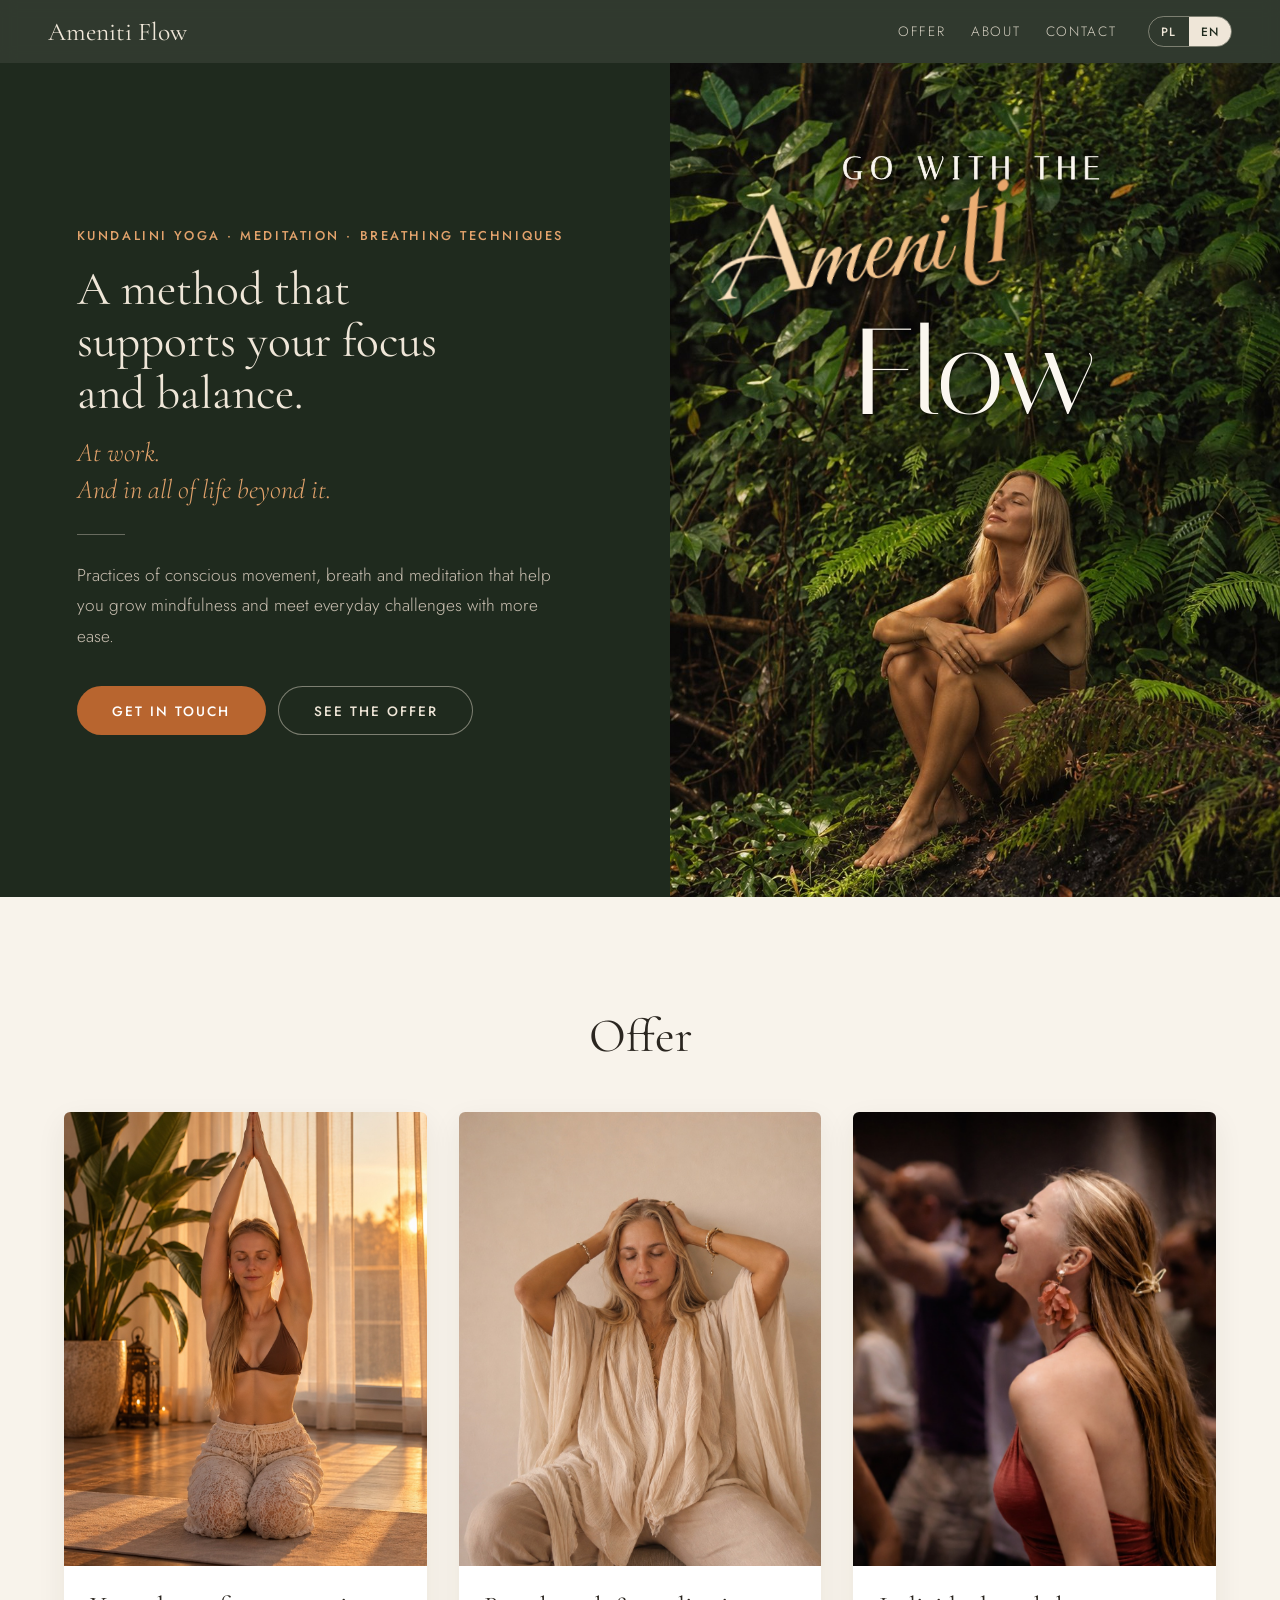
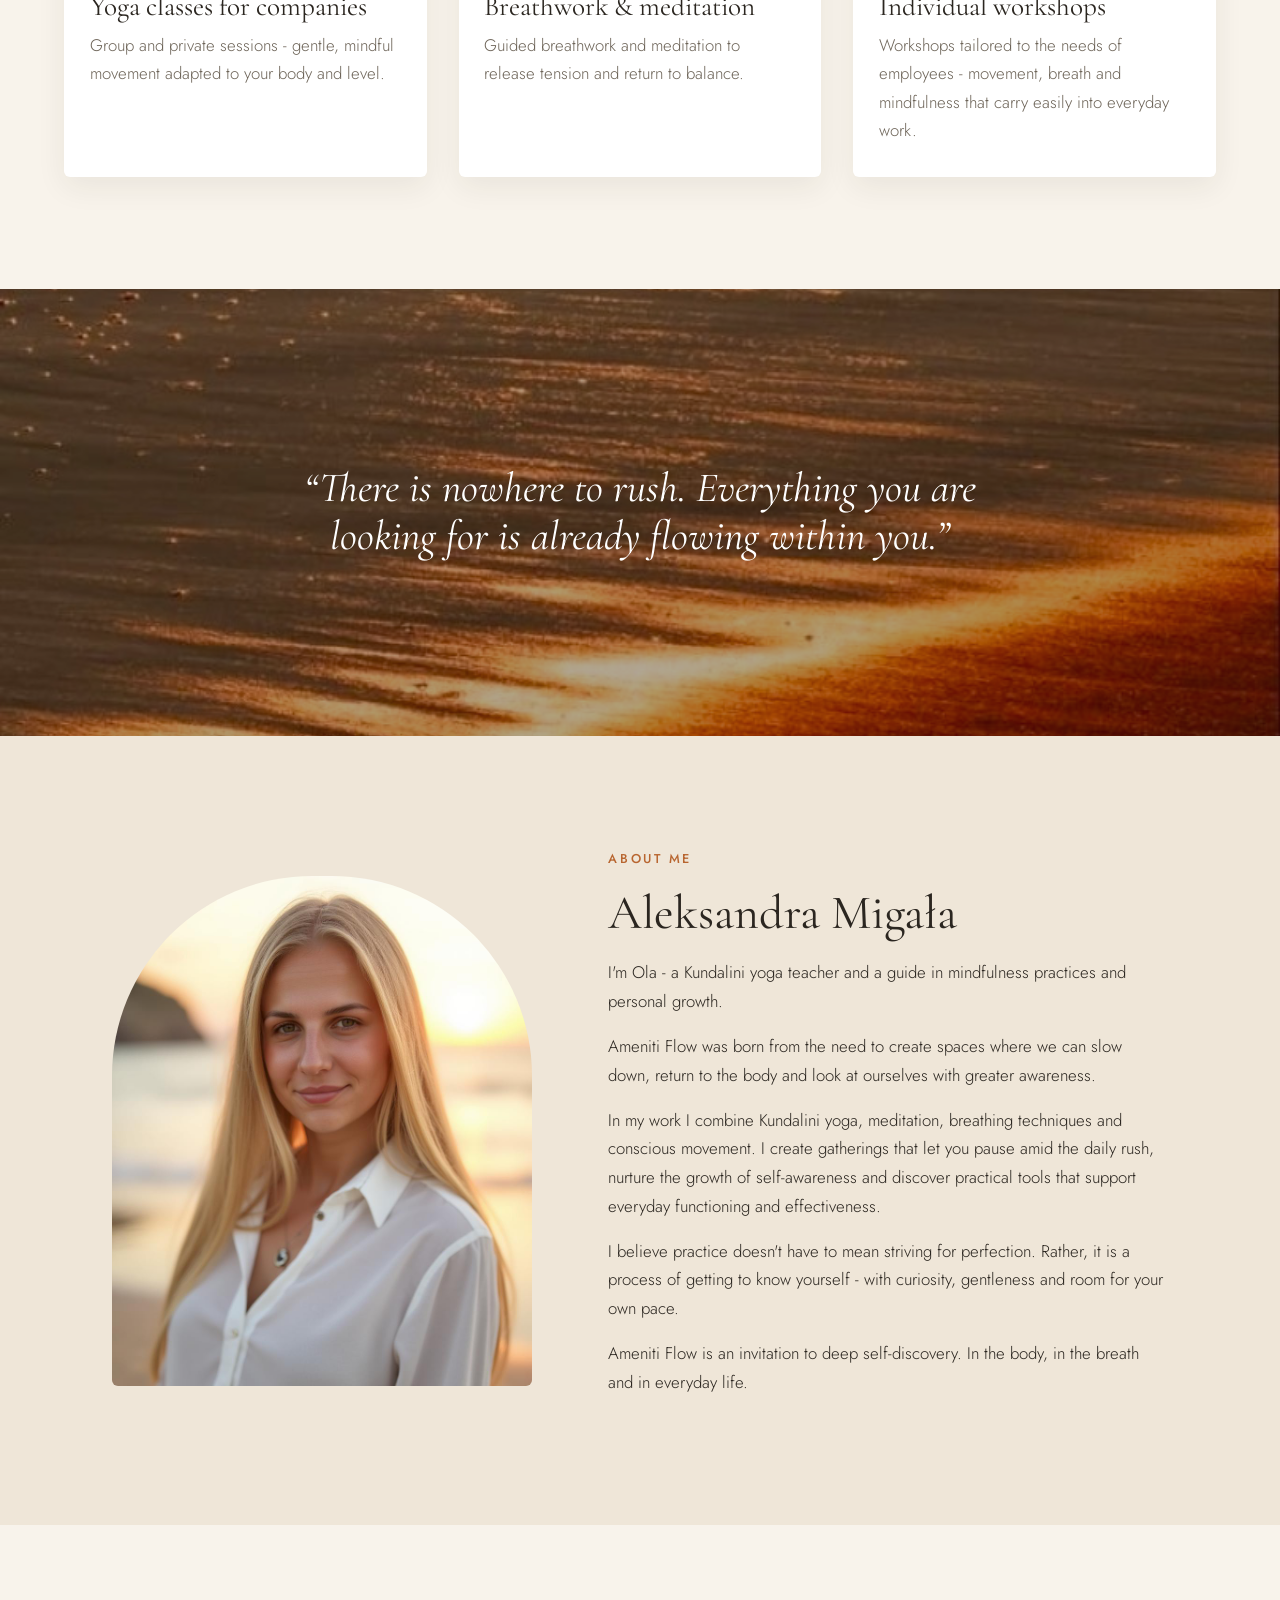
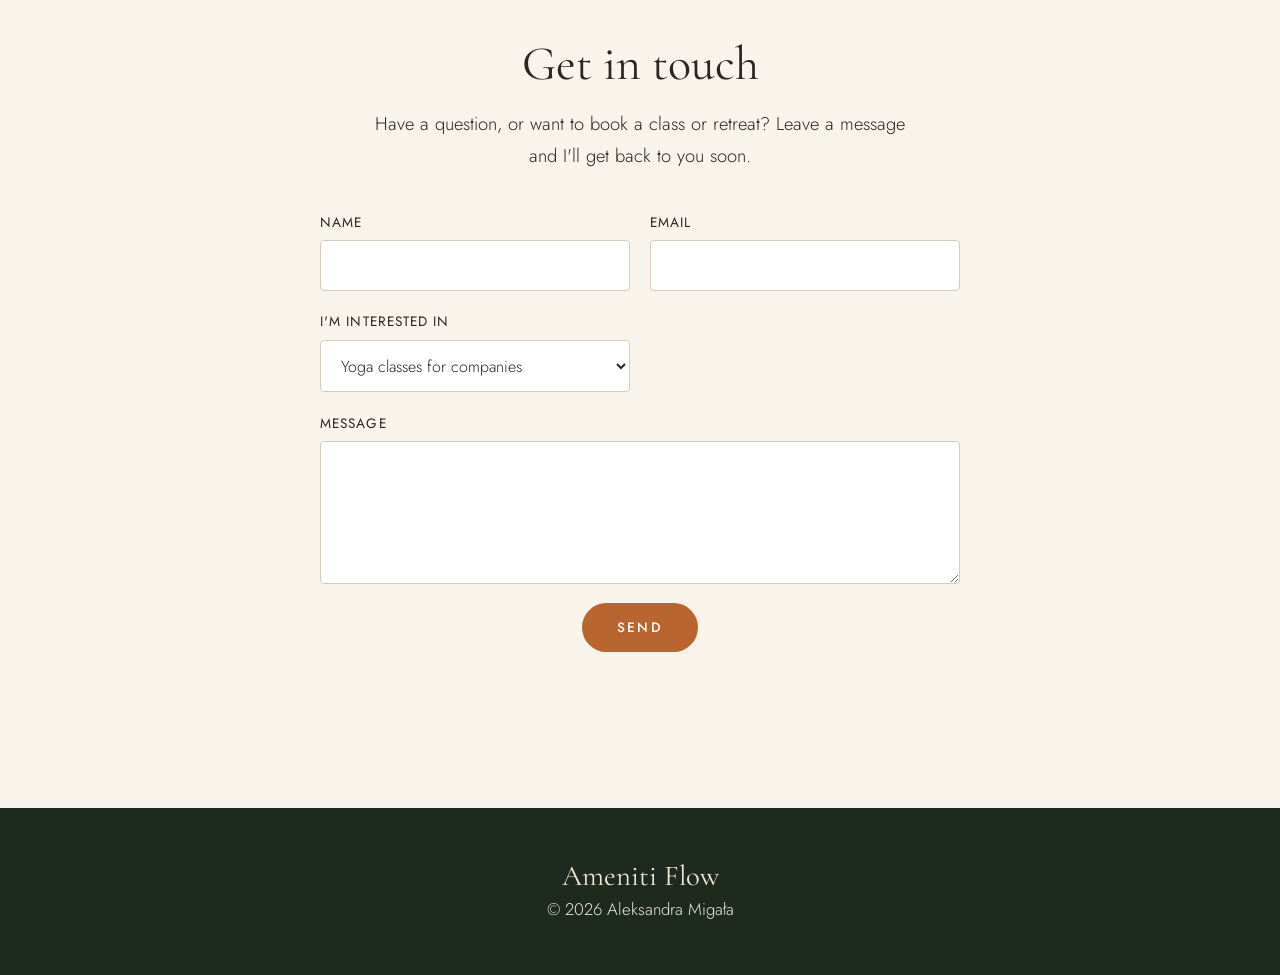
==== index.html @ 4f0310b1 "Offer: yoga for companies, individual workshops tailored to employees; English Offer label Co-Author" ====
<!doctype html>
<html lang="pl">
<head>
  <meta charset="utf-8">
  <meta name="viewport" content="width=device-width, initial-scale=1">
  <title>Ameniti Flow · Yoga, Breathwork & Retreats</title>
  <meta name="description" content="Ameniti Flow - joga, oddech i medytacja, retreaty i warsztaty z Aleksandrą Migałą. Yoga, breathwork and retreats with Aleksandra Migała.">
  <meta property="og:title" content="Ameniti Flow">
  <meta property="og:description" content="Yoga · Breathwork · Retreats">
  <meta property="og:image" content="images/hero-forest.jpg">
  <link rel="icon" href="data:image/svg+xml,<svg xmlns='http://www.w3.org/2000/svg' viewBox='0 0 100 100'><circle cx='50' cy='50' r='46' fill='%231f2a1e'/><text x='50' y='68' font-size='52' text-anchor='middle' fill='%23efe6d8' font-family='Georgia,serif'>A</text></svg>">
  <link rel="preconnect" href="https://fonts.googleapis.com">
  <link rel="preconnect" href="https://fonts.gstatic.com" crossorigin>
  <link href="https://fonts.googleapis.com/css2?family=Cormorant+Garamond:ital,wght@0,400;0,500;1,400&family=Jost:wght@300;400;500&family=Italiana&display=swap" rel="stylesheet">
  <link rel="stylesheet" href="styles.css">
</head>
<body>

<header class="nav">
  <a class="brand" href="#top">Ameniti Flow</a>
  <nav class="links" aria-label="Menu">
    <a href="#offer"><span lang="pl">Oferta</span><span lang="en">Offer</span></a>
    <a href="#about"><span lang="pl">O mnie</span><span lang="en">About</span></a>
    <a href="#contact"><span lang="pl">Kontakt</span><span lang="en">Contact</span></a>
  </nav>
  <div class="lang-switch" role="group" aria-label="Language">
    <button type="button" data-set-lang="pl">PL</button>
    <button type="button" data-set-lang="en">EN</button>
  </div>
</header>

<main id="top">

  <section class="hero">
    <div class="hero-text">
      <p class="eyebrow hero-tags"><span lang="pl">Joga kundalini · Medytacja · Techniki oddechowe</span><span lang="en">Kundalini yoga · Meditation · Breathing techniques</span></p>
      <h1>
        <span lang="pl">Metoda, która wspiera Twoją koncentrację i równowagę.</span>
        <span lang="en">A method that supports your focus and balance.</span>
      </h1>
      <p class="hero-sub">
        <span lang="pl">W pracy.<br>I w całym życiu poza nią.</span>
        <span lang="en">At work.<br>And in all of life beyond it.</span>
      </p>
      <p class="hero-lead">
        <span lang="pl">Praktyki świadomego ruchu, oddechu i medytacji, które pomagają rozwijać uważność i lepiej radzić sobie z codziennymi wyzwaniami.</span>
        <span lang="en">Practices of conscious movement, breath and meditation that help you grow mindfulness and meet everyday challenges with more ease.</span>
      </p>
      <div class="hero-actions">
        <a class="btn" href="#contact"><span lang="pl">Zapisz się</span><span lang="en">Get in touch</span></a>
        <a class="btn btn-ghost" href="#offer"><span lang="pl">Poznaj ofertę</span><span lang="en">See the offer</span></a>
      </div>
    </div>
    <div class="hero-image">
      <img src="images/hero-forest-clean.jpg" alt="Aleksandra in the forest" width="941" height="1672">
      <p class="photo-title" aria-label="Go with the Ameniti Flow">
        <span class="pt-small" aria-hidden="true">Go with the</span>
        <span class="pt-lockup" aria-hidden="true"><span class="pt-hand"><img class="pt-ink" src="images/ameniti-gold.png" alt="" width="815" height="328"></span><span class="pt-flow">Flow</span></span>
      </p>   </div>
  </section>

  <section id="offer" class="offer">
    <h2><span lang="pl">Oferta</span><span lang="en">Offer</span></h2>
    <div class="cards">
      <article class="card">
        <img src="images/yoga.jpg" alt="" loading="lazy">
        <div class="card-body">
          <h3><span lang="pl">Zajęcia jogi dla firm</span><span lang="en">Yoga classes for companies</span></h3>
          <p>
            <span lang="pl">Zajęcia grupowe i indywidualne - łagodny, uważny ruch dopasowany do Twojego ciała i poziomu.</span>
            <span lang="en">Group and private sessions - gentle, mindful movement adapted to your body and level.</span>
          </p>
        </div>
      </article>
      <article class="card">
        <img src="images/breath.jpg" alt="" loading="lazy">
        <div class="card-body">
          <h3><span lang="pl">Oddech i medytacja</span><span lang="en">Breathwork & meditation</span></h3>
          <p>
            <span lang="pl">Prowadzone sesje oddechowe i medytacje, które pomagają uwolnić napięcie i wrócić do równowagi.</span>
            <span lang="en">Guided breathwork and meditation to release tension and return to balance.</span>
          </p>
        </div>
      </article>
      <article class="card">
        <img src="images/dance.jpg" alt="" loading="lazy">
        <div class="card-body">
          <h3><span lang="pl">Warsztaty indywidualne</span><span lang="en">Individual workshops</span></h3>
          <p>
            <span lang="pl">Warsztaty dobrane do potrzeb pracowników - praca z ruchem, oddechem i uważnością, którą łatwo przenieść do codziennej pracy.</span>
            <span lang="en">Workshops tailored to the needs of employees - movement, breath and mindfulness that carry easily into everyday work.</span>
          </p>
        </div>
      </article>
    </div>
  </section>

  <section class="quote" style="background-image: url('images/sea.jpg')">
    <blockquote>
      <span lang="pl">„Nie musisz nigdzie się spieszyć. Wszystko, czego szukasz, już w Tobie płynie.”</span>
      <span lang="en">“There is nowhere to rush. Everything you are looking for is already flowing within you.”</span>
    </blockquote>
  </section>

  <section id="about" class="about">
    <img src="images/aleksandra.jpg" alt="Aleksandra Migała" loading="lazy" width="896" height="1088">
    <div>
      <p class="eyebrow"><span lang="pl">O mnie</span><span lang="en">About me</span></p>
      <h2>Aleksandra Migała</h2>
      <p>
        <span lang="pl">Jestem Ola - nauczycielka jogi kundalini i przewodniczka praktyk uważności i rozwoju osobistego.</span>
        <span lang="en">I'm Ola - a Kundalini yoga teacher and a guide in mindfulness practices and personal growth.</span>
      </p>
      <p>
        <span lang="pl">Ameniti Flow powstało z potrzeby tworzenia przestrzeni, w których możemy zwolnić, wrócić do ciała i spojrzeć na siebie z większą uważnością.</span>
        <span lang="en">Ameniti Flow was born from the need to create spaces where we can slow down, return to the body and look at ourselves with greater awareness.</span>
      </p>
      <p>
        <span lang="pl">W swojej pracy łączę jogę kundalini, medytację, techniki oddechowe i świadomy ruch. Tworzę spotkania, które pozwalają zatrzymać się w codziennym pędzie, rozwijać samoświadomość i wspierać jej wzrost oraz poznawać praktyczne narzędzia wspierające codzienne funkcjonowanie i naszą wydajność.</span>
        <span lang="en">In my work I combine Kundalini yoga, meditation, breathing techniques and conscious movement. I create gatherings that let you pause amid the daily rush, nurture the growth of self-awareness and discover practical tools that support everyday functioning and effectiveness.</span>
      </p>
      <p>
        <span lang="pl">Wierzę, że praktyka nie musi oznaczać dążenia do perfekcji. To raczej proces poznawania siebie - z ciekawością, łagodnością i przestrzenią na własne tempo.</span>
        <span lang="en">I believe practice doesn't have to mean striving for perfection. Rather, it is a process of getting to know yourself - with curiosity, gentleness and room for your own pace.</span>
      </p>
      <p>
        <span lang="pl">Ameniti Flow to zaproszenie do głębokiego samopoznania. W ciele, w oddechu i w codziennym życiu.</span>
        <span lang="en">Ameniti Flow is an invitation to deep self-discovery. In the body, in the breath and in everyday life.</span>
      </p>
    </div>
  </section>

  <section id="contact" class="contact">
    <h2><span lang="pl">Napisz do mnie</span><span lang="en">Get in touch</span></h2>
    <p class="lead">
      <span lang="pl">Masz pytanie albo chcesz zapisać się na zajęcia lub retreat? Zostaw wiadomość - odpiszę najszybciej, jak to możliwe.</span>
      <span lang="en">Have a question, or want to book a class or retreat? Leave a message and I'll get back to you soon.</span>
    </p>
    <form class="form" action="https://formspree.io/f/xwllonvy" method="POST">
      <label>
        <span lang="pl">Imię</span><span lang="en">Name</span>
        <input type="text" name="name" required autocomplete="name">
      </label>
      <label>
        Email
        <input type="email" name="email" required autocomplete="email">
      </label>
      <label>
        <span lang="pl">Interesuje mnie</span><span lang="en">I'm interested in</span>
        <select name="interest">
          <option value="yoga" data-pl="Zajęcia jogi dla firm" data-en="Yoga classes for companies">Zajęcia jogi dla firm</option>
          <option value="breathwork" data-pl="Oddech i medytacja" data-en="Breathwork & meditation">Oddech i medytacja</option>
          <option value="workshops" data-pl="Warsztaty indywidualne" data-en="Individual workshops">Warsztaty indywidualne</option>
          <option value="other" data-pl="Coś innego" data-en="Something else">Coś innego</option>
        </select>
      </label>
      <label class="full">
        <span lang="pl">Wiadomość</span><span lang="en">Message</span>
        <textarea name="message" rows="5" required></textarea>
      </label>
      <button class="btn full" type="submit"><span lang="pl">Wyślij</span><span lang="en">Send</span></button>
      <p class="form-status full" role="status" aria-live="polite"></p>
    </form>
  </section>

</main>

<footer class="footer">
  <p class="brand">Ameniti Flow</p>
  <p>© <span id="year">2026</span> Aleksandra Migała</p>
</footer>

<script src="script.js"></script>
</body>
</html>
---- styles.css ----
:root {
  --forest: #1f2a1e;
  --forest-2: #2c3a2a;
  --sand: #efe6d8;
  --cream: #f8f3eb;
  --clay: #b8652f;
  --clay-dark: #9a5225;
  --clay-light: #e3a36c;
  --ink: #2b2620;
  --muted: #6d6458;
  --serif: "Cormorant Garamond", Georgia, serif;
  --sans: "Jost", system-ui, sans-serif;
}

* { box-sizing: border-box; }
html { scroll-behavior: smooth; }
body {
  margin: 0;
  font-family: var(--sans);
  font-weight: 300;
  font-size: 1.05rem;
  line-height: 1.7;
  color: var(--ink);
  background: var(--cream);
}
img { max-width: 100%; height: auto; display: block; }
a { color: inherit; }

/* language toggle: only show spans matching <html lang> */
html[lang="pl"] [lang="en"],
html[lang="en"] [lang="pl"] { display: none; }

h1, h2, h3, .brand, blockquote {
  font-family: var(--serif);
  font-weight: 400;
  line-height: 1.15;
}
h1 { font-size: clamp(2.6rem, 6vw, 4.6rem); margin: 0 0 1.2rem; }
h1 em { color: var(--clay); }
h2 { font-size: clamp(2rem, 4vw, 3rem); margin: 0 0 1rem; }
h3 { font-size: 1.7rem; margin: 0 0 .5rem; }

.eyebrow {
  text-transform: uppercase;
  letter-spacing: .2em;
  font-size: .8rem;
  font-weight: 500;
  color: var(--clay);
  margin: 0 0 1rem;
}
.lead { font-size: 1.15rem; max-width: 34rem; }
.hero-tags { white-space: nowrap; }
@media (max-width: 600px) { .hero-tags { white-space: normal; } }

.btn {
  display: inline-block;
  background: var(--clay);
  color: #fff;
  border: 0;
  padding: .9rem 2.2rem;
  border-radius: 999px;
  font: 500 .85rem var(--sans);
  letter-spacing: .15em;
  text-transform: uppercase;
  text-decoration: none;
  cursor: pointer;
  transition: background .2s;
}
.btn:hover { background: var(--clay-dark); }

/* nav */
.nav {
  position: sticky;
  top: 0;
  z-index: 10;
  display: flex;
  align-items: center;
  gap: 2rem;
  padding: 1rem clamp(1rem, 4vw, 3rem);
  background: rgba(31, 42, 30, .92);
  backdrop-filter: blur(8px);
  color: var(--sand);
}
.nav .brand { font-size: 1.6rem; text-decoration: none; margin-right: auto; }
.links { display: flex; gap: 1.6rem; }
.links a {
  text-decoration: none;
  font-size: .85rem;
  letter-spacing: .12em;
  text-transform: uppercase;
  opacity: .85;
}
.links a:hover { opacity: 1; }
.lang-switch { display: flex; border: 1px solid rgba(239, 230, 216, .4); border-radius: 999px; overflow: hidden; }
.lang-switch button {
  background: none;
  border: 0;
  color: var(--sand);
  font: 500 .75rem var(--sans);
  letter-spacing: .1em;
  padding: .35rem .75rem;
  cursor: pointer;
}
.lang-switch button.active { background: var(--sand); color: var(--forest); }

/* hero */
.hero {
  display: grid;
  grid-template-columns: 1.1fr 1fr;
  min-height: calc(100vh - 66px);
  padding: 0;
  background: var(--forest);
  color: var(--sand);
}
.hero-text {
  align-self: center;
  padding: 4rem clamp(1.25rem, 6vw, 6rem);
}
.hero .eyebrow { color: var(--clay-light); }
.hero h1 {
  font-size: clamp(2.2rem, 3.7vw, 3.4rem);
  line-height: 1.1;
  max-width: 19ch;
  margin-bottom: 1rem;
}
.hero-sub {
  font-family: var(--serif);
  font-style: italic;
  font-size: clamp(1.35rem, 2.1vw, 1.75rem);
  line-height: 1.35;
  color: var(--clay-light);
  margin: 0 0 1.6rem;
}
.hero-sub::after {
  content: "";
  display: block;
  width: 48px;
  height: 1px;
  margin-top: 1.6rem;
  background: rgba(239, 230, 216, .35);
}
.hero-lead {
  max-width: 31rem;
  margin: 0 0 2.2rem;
  font-size: 1.08rem;
  line-height: 1.75;
  color: #c9bfb1;
}
.hero-actions { display: flex; flex-wrap: wrap; gap: .8rem; }
.btn-ghost {
  background: transparent;
  color: var(--sand);
  box-shadow: inset 0 0 0 1px rgba(239, 230, 216, .45);
}
.btn-ghost:hover { background: rgba(239, 230, 216, .08); box-shadow: inset 0 0 0 1px var(--sand); }
.hero-image { position: relative; container-type: inline-size; }
.photo-title {
  position: absolute;
  left: 0;
  right: 0;
  top: 13cqw;
  margin: 0;
  text-align: center;
  color: #fbf7ef;
  text-shadow: 0 1px 2px rgba(0, 0, 0, .55), 0 0 16px rgba(0, 0, 0, .5);
  pointer-events: none;
}
.pt-small {
  display: block;
  font-family: "Italiana", var(--serif);
  font-size: 5.2cqw;
  letter-spacing: .22em;
  text-transform: uppercase;
  -webkit-text-stroke: .025em currentColor;
}
.pt-lockup { position: relative; display: inline-block; margin-top: 20cqw; }
.pt-flow {
  display: block;
  font-family: "Italiana", var(--serif);
  font-size: 20cqw;
  line-height: .9;
}
.pt-hand {
  position: absolute;
  left: -30cqw;
  top: -26cqw;
  padding: 3cqw;
  transform: rotate(-8deg);
  /* live handwriting: the word is revealed left to right */
  clip-path: inset(0 100% 0 0);
  -webkit-clip-path: inset(0 100% 0 0);
  animation: pt-write 2.8s cubic-bezier(.45, .05, .55, .95) .6s forwards;
}
.pt-ink {
  display: block;
  width: 56cqw;
  height: auto;
  max-width: none;
  filter: drop-shadow(0 1px 2px rgba(0, 0, 0, .6)) drop-shadow(0 2px 12px rgba(0, 0, 0, .55));
}
@keyframes pt-write {
  to { clip-path: inset(0 0 0 0); -webkit-clip-path: inset(0 0 0 0); }
}
@media (prefers-reduced-motion: reduce) {
  .pt-hand { animation: none; clip-path: none; -webkit-clip-path: none; }
}
.hero-image > img { position: absolute; inset: 0; width: 100%; height: 100%; object-fit: cover; object-position: center top; }

/* offerings */
section { padding: clamp(4rem, 9vw, 7rem) clamp(1rem, 5vw, 4rem); }
.offer h2, .contact h2 { text-align: center; }
.cards {
  display: grid;
  grid-template-columns: repeat(3, 1fr);
  gap: 2rem;
  max-width: 1200px;
  margin: 3rem auto 0;
}
.card { background: #fff; border-radius: 6px; overflow: hidden; box-shadow: 0 10px 30px rgba(43, 38, 32, .07); }
.card img { aspect-ratio: 4 / 5; object-fit: cover; width: 100%; }
.card-body { padding: 1.6rem 1.6rem 2rem; }
.card-body p { margin: 0; color: var(--muted); }

/* quote */
.quote {
  background-size: cover;
  background-position: center;
  padding: clamp(6rem, 14vw, 11rem) 1.5rem;
  text-align: center;
  position: relative;
}
.quote::before { content: ""; position: absolute; inset: 0; background: rgba(30, 20, 10, .35); }
.quote blockquote {
  position: relative;
  margin: 0 auto;
  max-width: 46rem;
  color: #fff;
  font-size: clamp(1.7rem, 3.6vw, 2.6rem);
  font-style: italic;
}

/* about */
.about {
  display: grid;
  grid-template-columns: minmax(0, 420px) minmax(0, 560px);
  justify-content: center;
  align-items: center;
  gap: clamp(2rem, 6vw, 5rem);
  background: var(--sand);
}
.about img { border-radius: 200px 200px 6px 6px; }

/* contact */
.contact { text-align: center; }
.contact .lead { margin: 0 auto 2.5rem; }
.form {
  display: grid;
  grid-template-columns: 1fr 1fr;
  gap: 1.2rem;
  max-width: 640px;
  margin: 0 auto;
  text-align: left;
}
.form label { display: flex; flex-direction: column; gap: .4rem; font-size: .85rem; letter-spacing: .08em; text-transform: uppercase; font-weight: 400; }
.form .full { grid-column: 1 / -1; }
.form input, .form select, .form textarea {
  font: 300 1rem var(--sans);
  padding: .8rem 1rem;
  border: 1px solid #d8cdbd;
  border-radius: 4px;
  background: #fff;
  color: var(--ink);
}
.form input:focus, .form select:focus, .form textarea:focus { outline: 2px solid var(--clay); outline-offset: 1px; }
.form .btn { justify-self: center; }
.form-status { text-align: center; margin: 0; min-height: 1.5em; }

/* footer */
.footer {
  background: var(--forest);
  color: var(--sand);
  text-align: center;
  padding: 3rem 1rem;
}
.footer p { margin: .2rem 0; }
.footer .brand { font-size: 1.8rem; }

@media (max-width: 860px) {
  .links { display: none; }
  .hero { grid-template-columns: 1fr; min-height: 0; }
  .hero-image { order: -1; }
  .hero-image > img { position: static; height: auto; max-height: 75vh; }
  .cards { grid-template-columns: 1fr; max-width: 480px; }
  .about { grid-template-columns: 1fr; }
  .about img { max-width: 340px; margin: 0 auto; }
  .form { grid-template-columns: 1fr; }
}
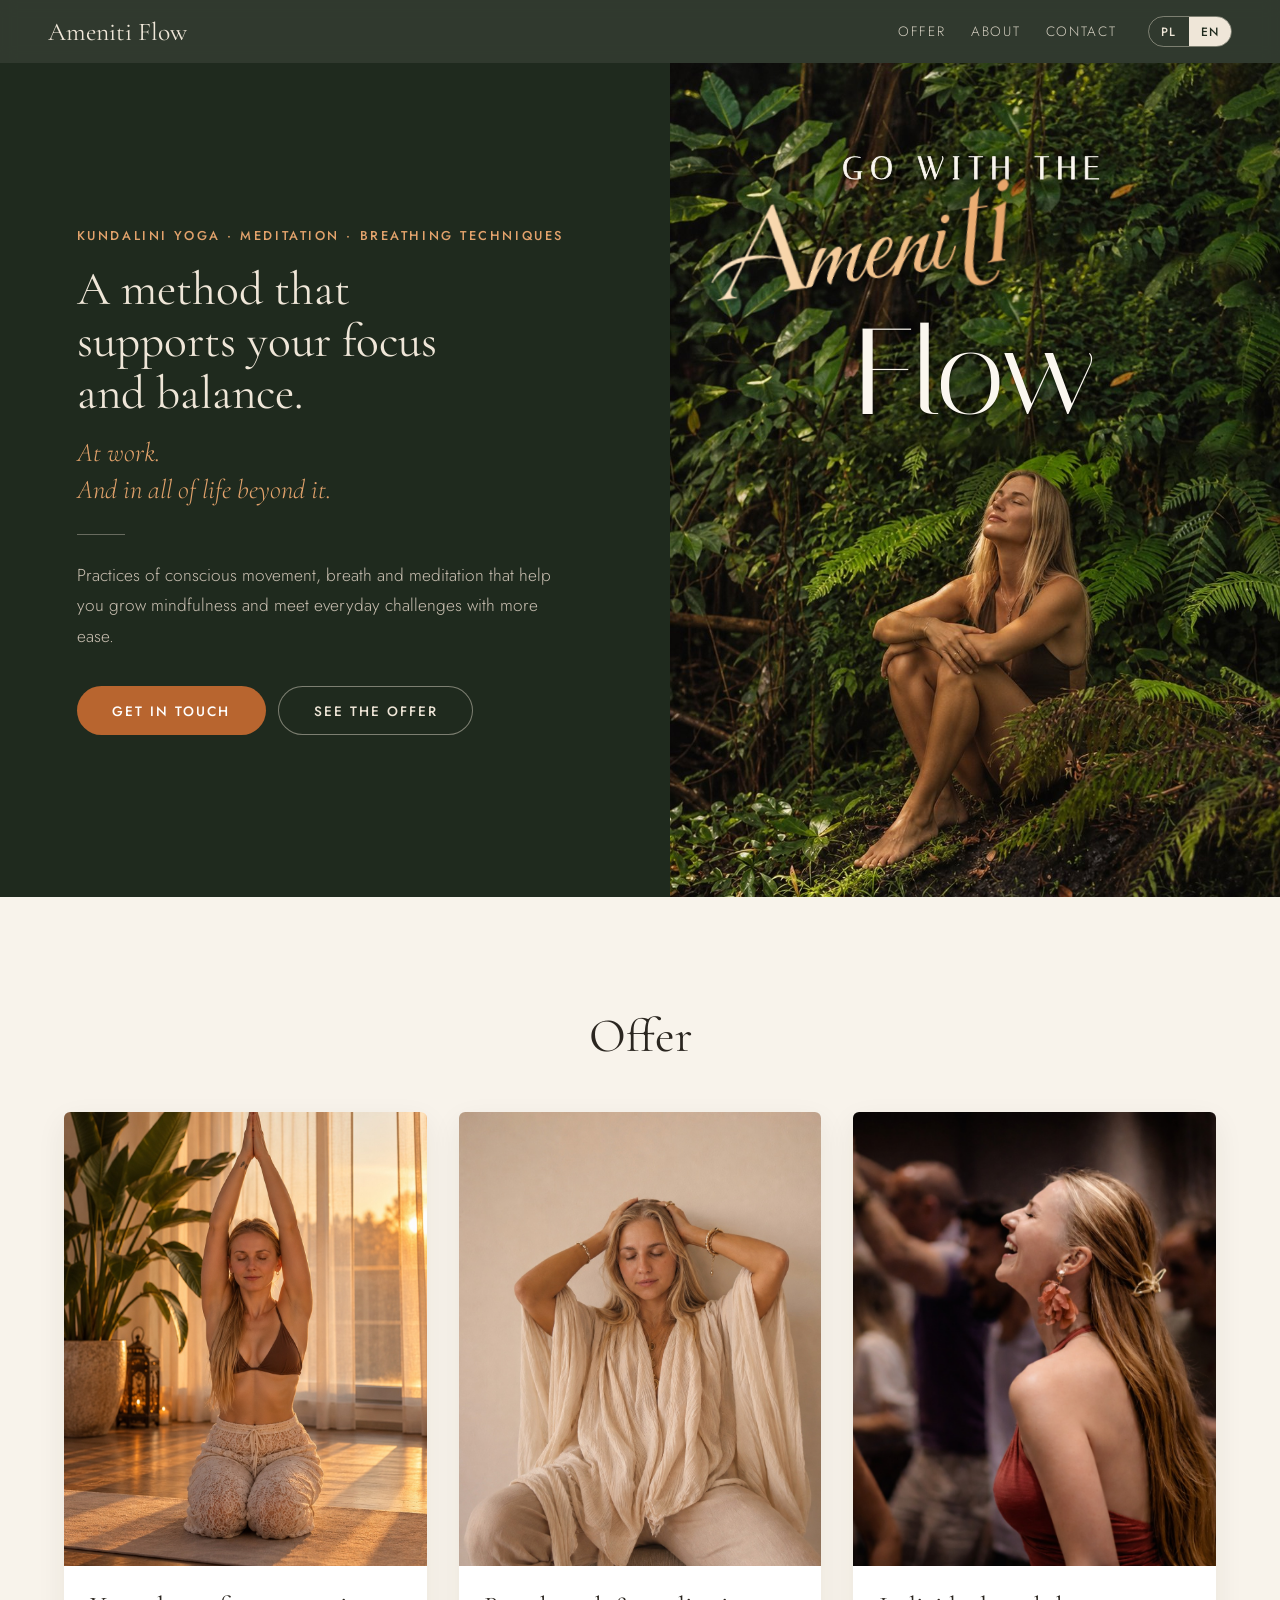
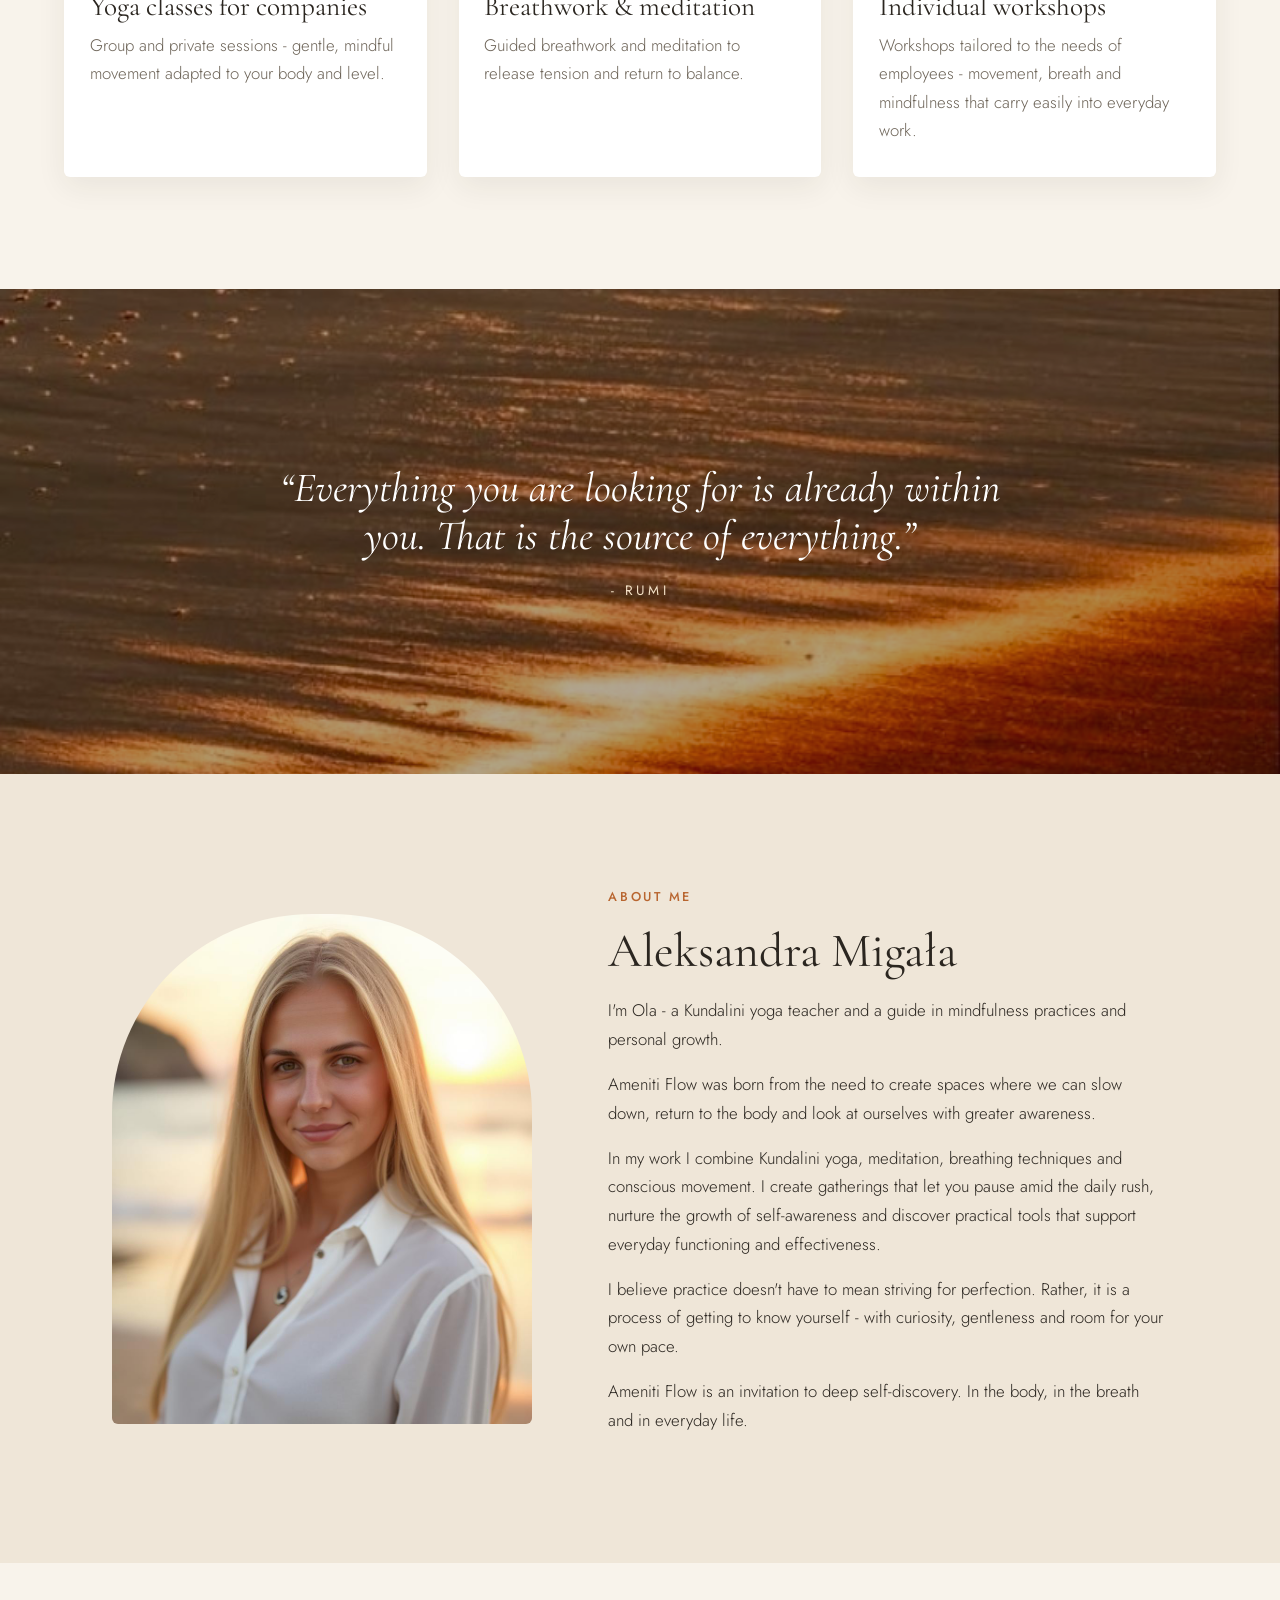
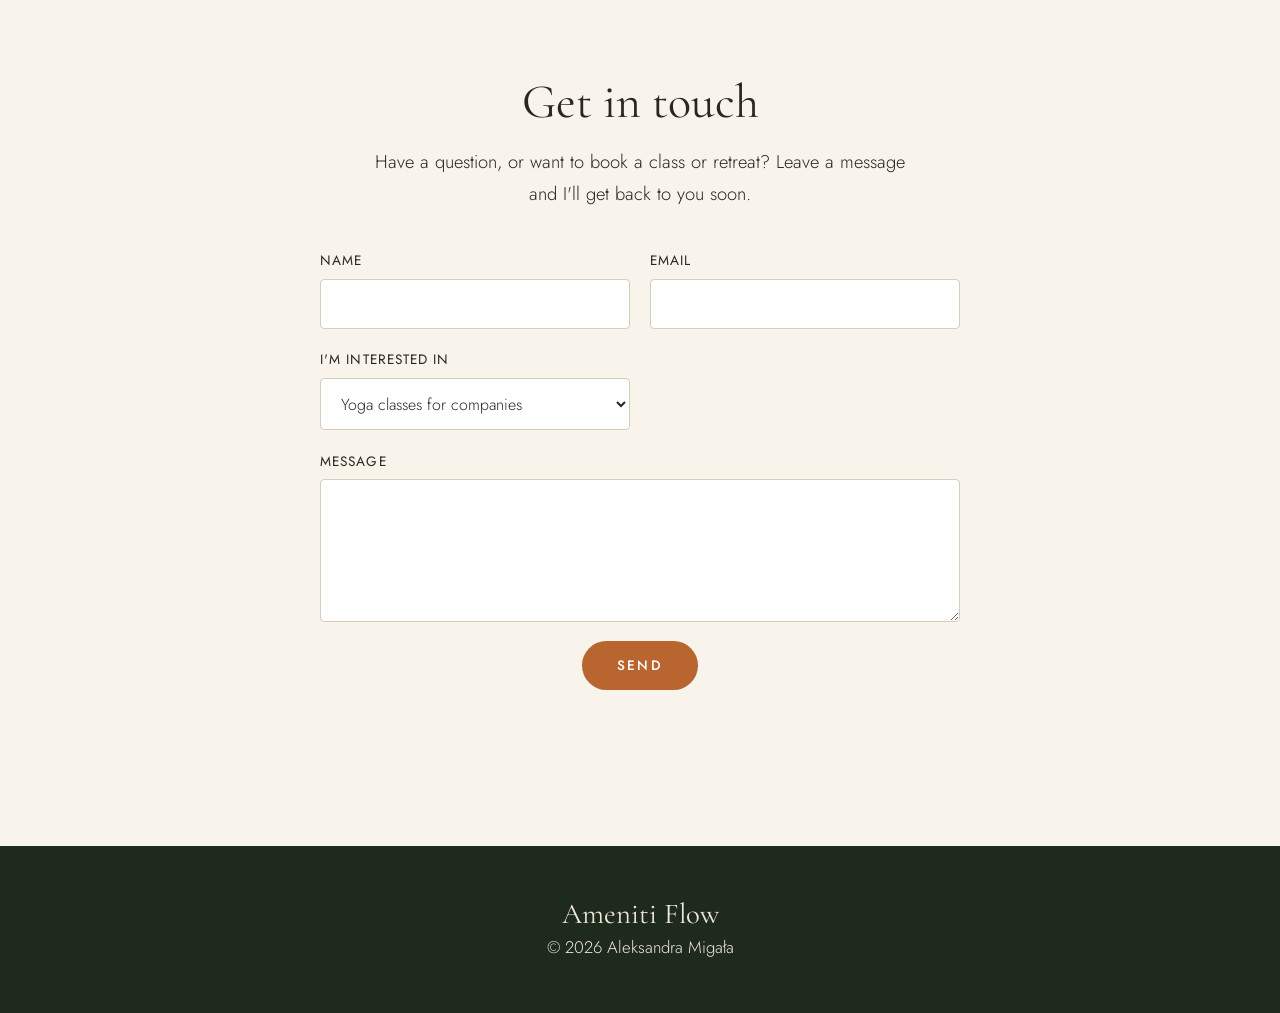
==== commit fdf8f2ed: "Quote section: Rumi quote with attribution Co-Authored-By: Claude Opus 5.5 <noreply@anthropic.com>" ====
--- a/index.html
+++ b/index.html
@@ -97,8 +97,11 @@
 
   <section class="quote" style="background-image: url('images/sea.jpg')">
     <blockquote>
-      <span lang="pl">„Nie musisz nigdzie się spieszyć. Wszystko, czego szukasz, już w Tobie płynie.”</span>
-      <span lang="en">“There is nowhere to rush. Everything you are looking for is already flowing within you.”</span>
+      <p>
+        <span lang="pl">„Wszystko, czego szukasz, jest już w Tobie. Tam jest źródło wszystkiego.”</span>
+        <span lang="en">“Everything you are looking for is already within you. That is the source of everything.”</span>
+      </p>
+      <cite>- Rumi</cite>
     </blockquote>
   </section>
 
--- a/styles.css
+++ b/styles.css
@@ -238,6 +238,17 @@
   font-size: clamp(1.7rem, 3.6vw, 2.6rem);
   font-style: italic;
 }
+.quote blockquote p { margin: 0; }
+.quote cite {
+  display: block;
+  margin-top: 1.4rem;
+  font-family: var(--sans);
+  font-style: normal;
+  font-size: .85rem;
+  letter-spacing: .25em;
+  text-transform: uppercase;
+  color: #f6e3c8;
+}
 
 /* about */
 .about {
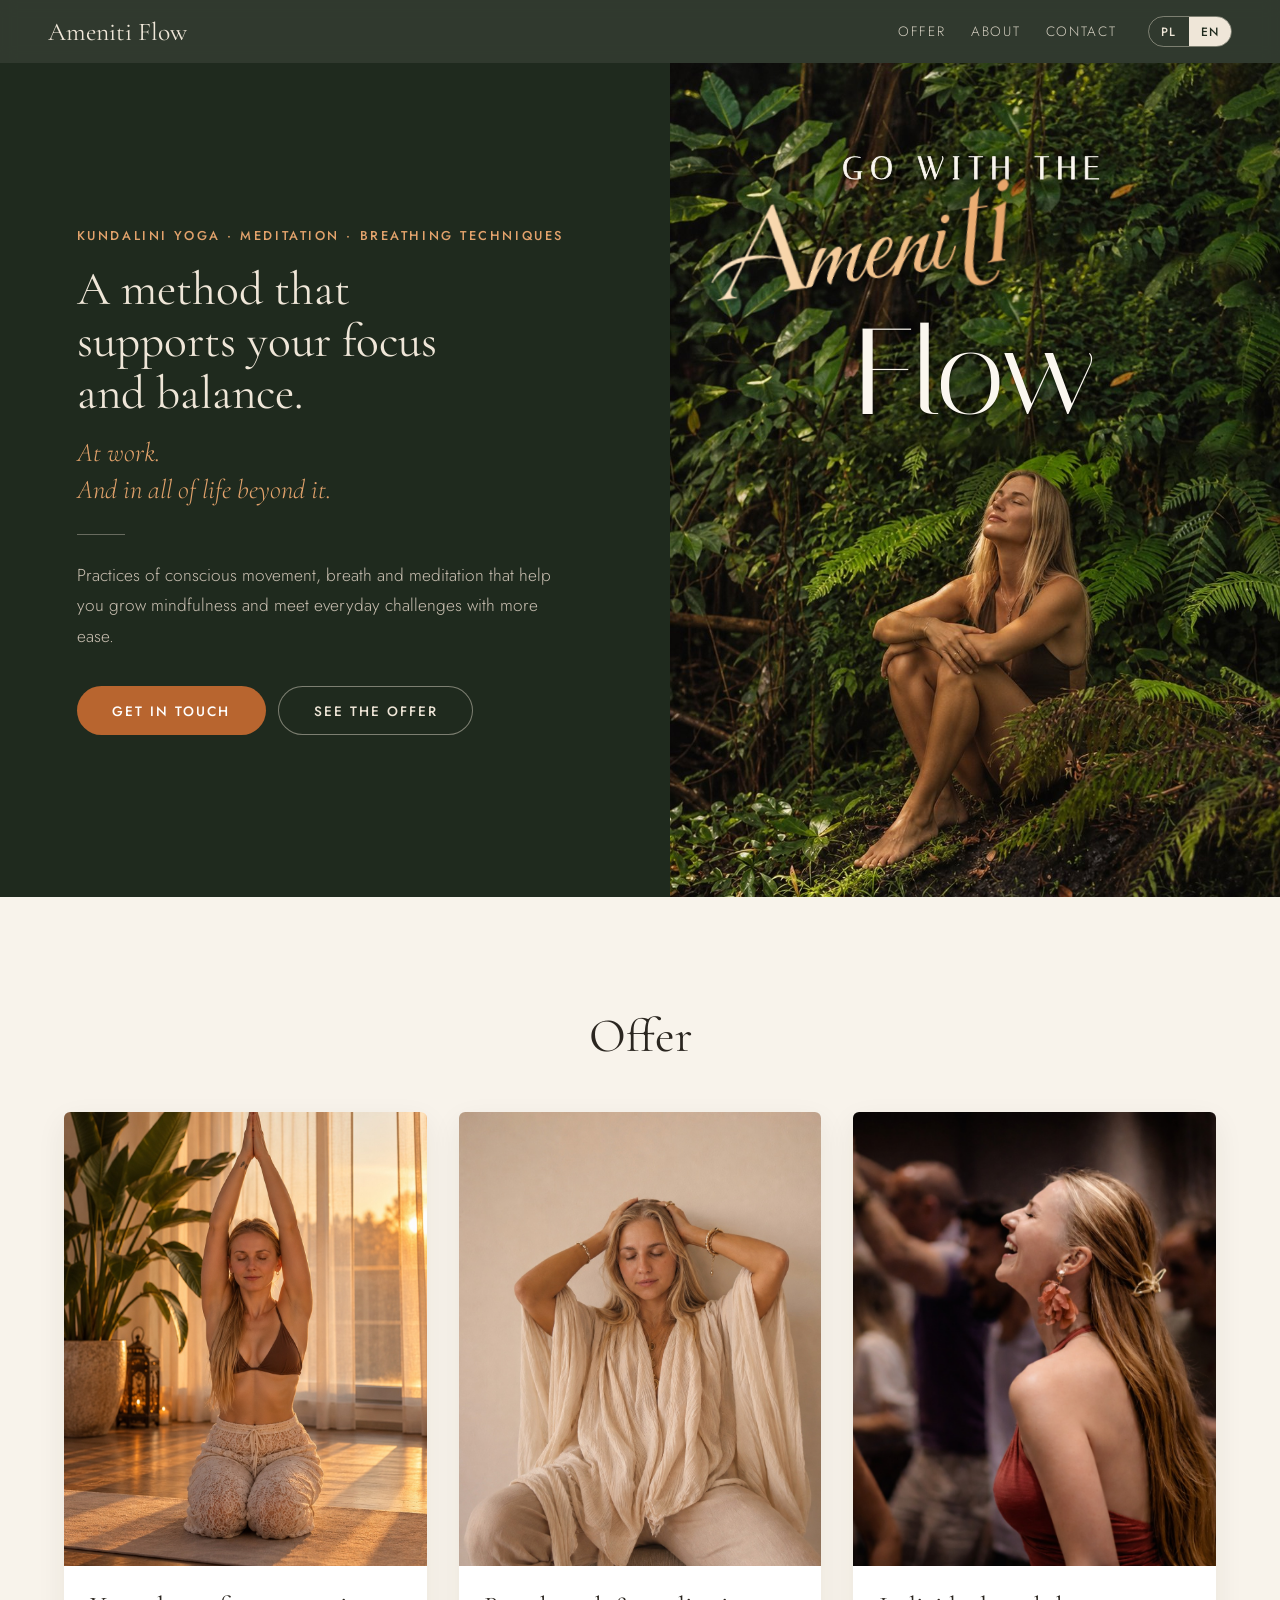
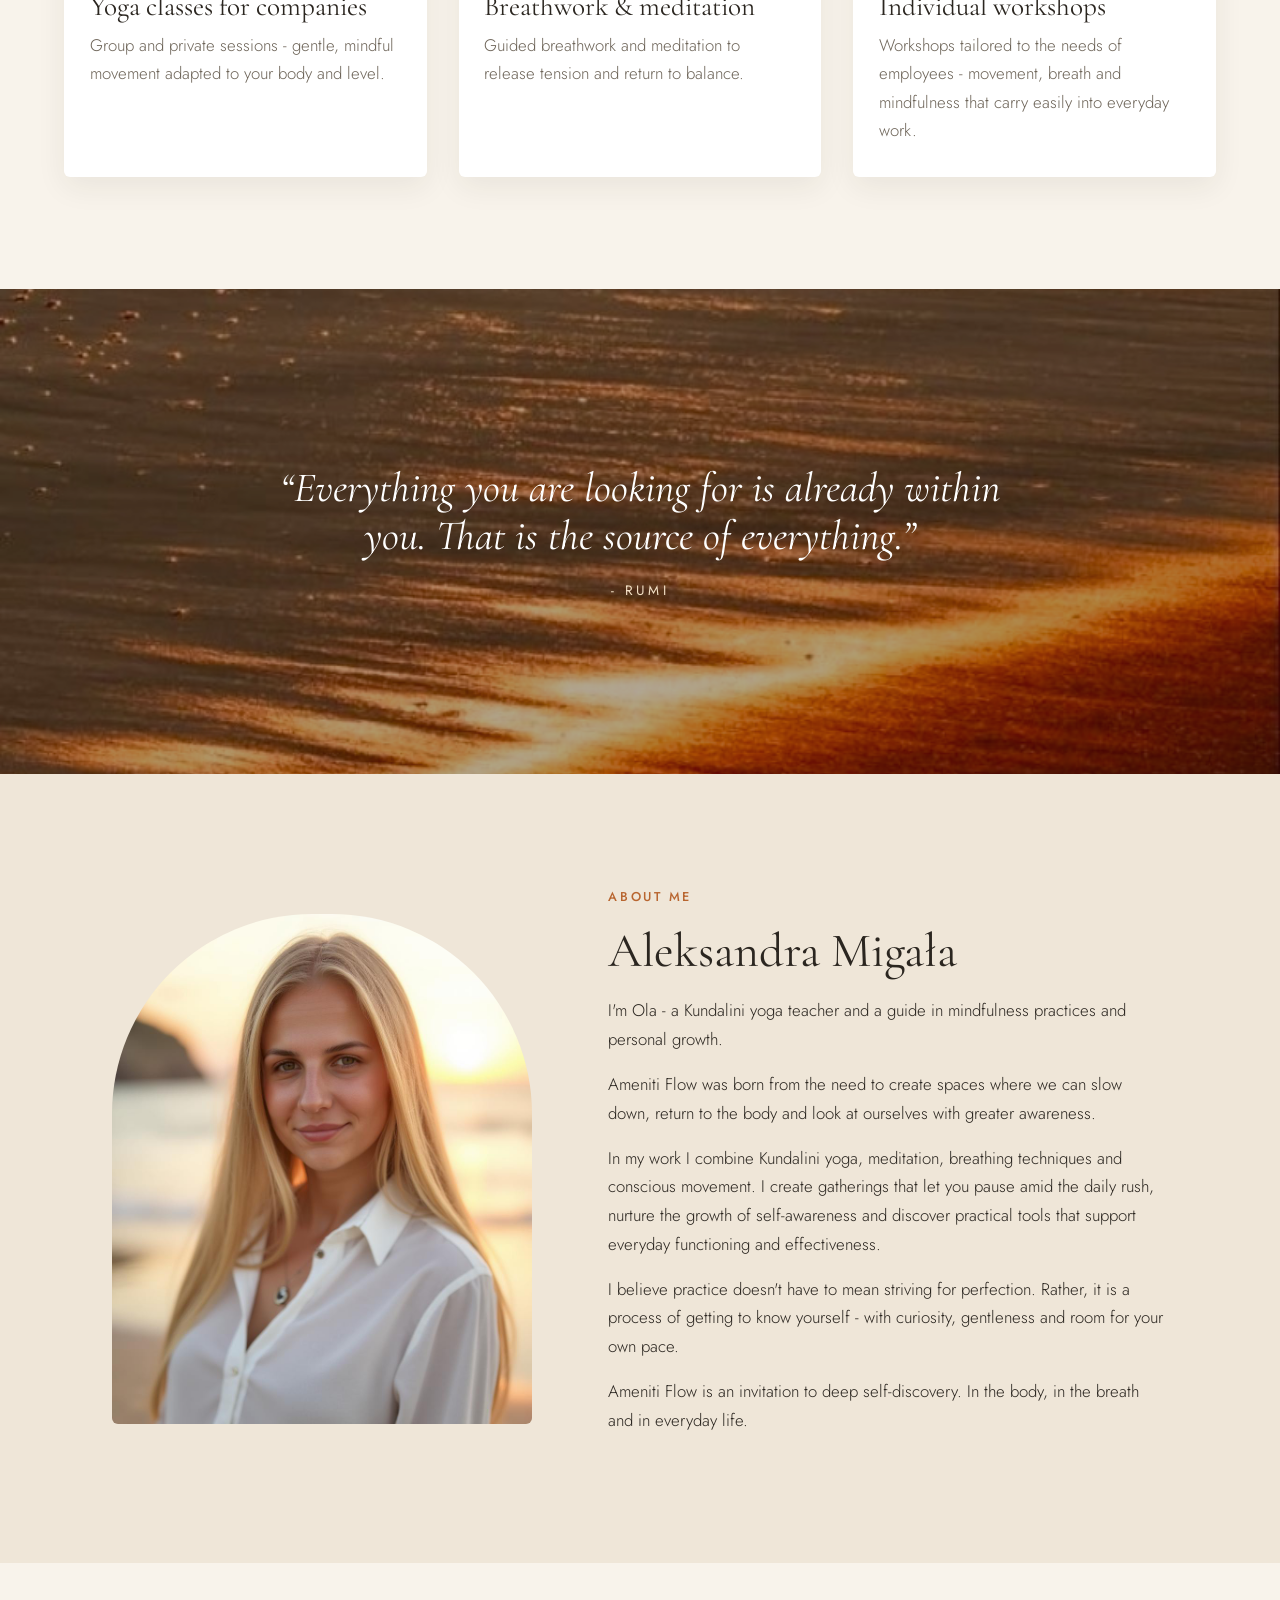
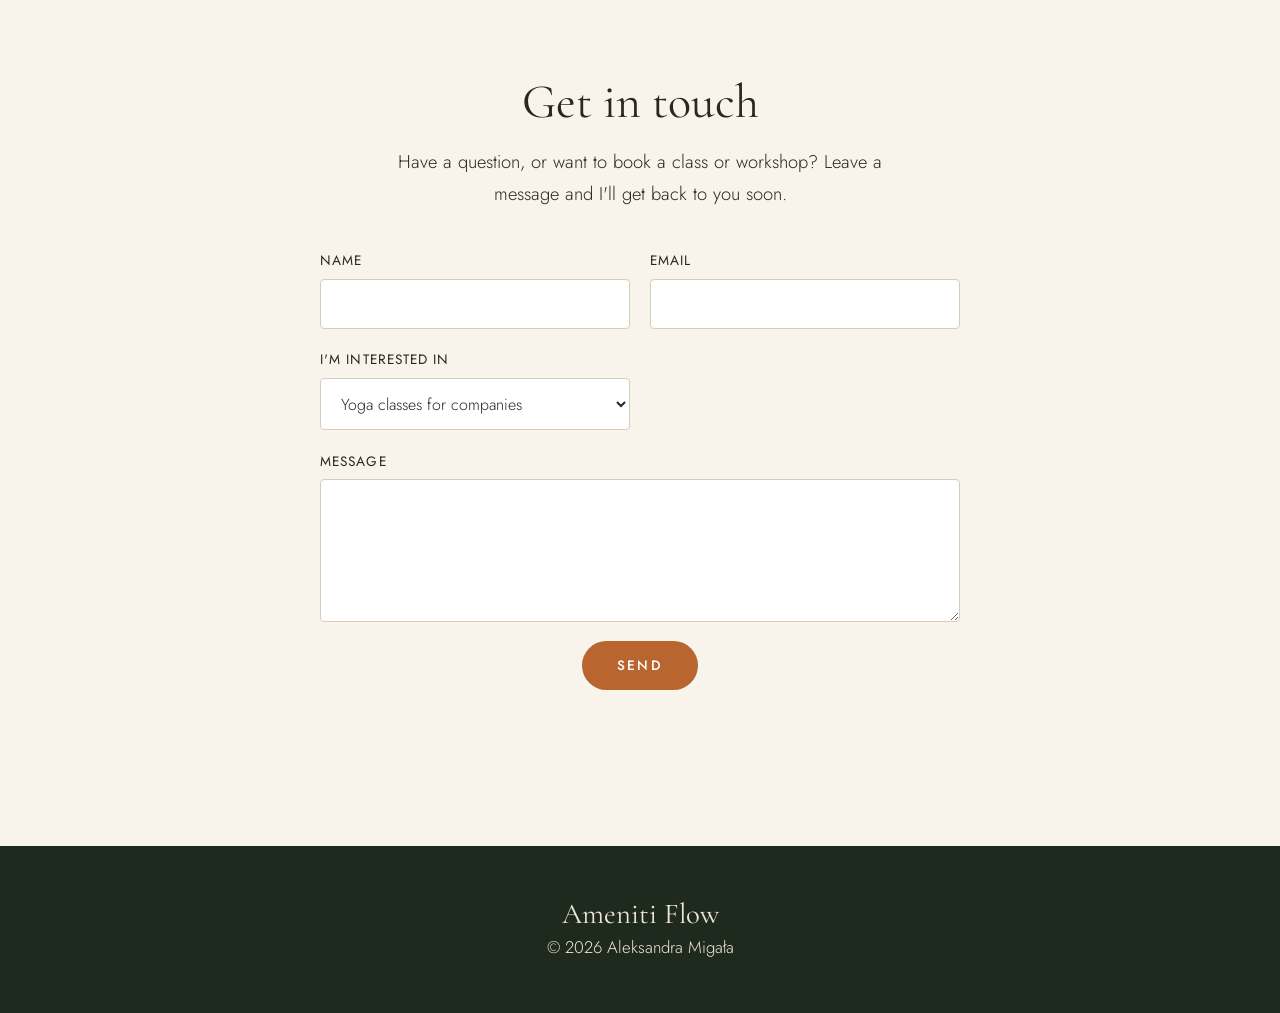
==== commit 3c24c96f: "Replace retreat mentions with workshops in page meta and contact text Co-Authored-By: Claude Opus 5." ====
--- a/index.html
+++ b/index.html
@@ -3,10 +3,10 @@
 <head>
   <meta charset="utf-8">
   <meta name="viewport" content="width=device-width, initial-scale=1">
-  <title>Ameniti Flow · Yoga, Breathwork & Retreats</title>
-  <meta name="description" content="Ameniti Flow - joga, oddech i medytacja, retreaty i warsztaty z Aleksandrą Migałą. Yoga, breathwork and retreats with Aleksandra Migała.">
+  <title>Ameniti Flow · Kundalini Yoga, Meditation & Breathwork</title>
+  <meta name="description" content="Ameniti Flow - joga kundalini, medytacja, techniki oddechowe i warsztaty z Aleksandrą Migałą. Kundalini yoga, meditation, breathwork and workshops with Aleksandra Migała.">
   <meta property="og:title" content="Ameniti Flow">
-  <meta property="og:description" content="Yoga · Breathwork · Retreats">
+  <meta property="og:description" content="Kundalini yoga · Meditation · Breathwork">
   <meta property="og:image" content="images/hero-forest.jpg">
   <link rel="icon" href="data:image/svg+xml,<svg xmlns='http://www.w3.org/2000/svg' viewBox='0 0 100 100'><circle cx='50' cy='50' r='46' fill='%231f2a1e'/><text x='50' y='68' font-size='52' text-anchor='middle' fill='%23efe6d8' font-family='Georgia,serif'>A</text></svg>">
   <link rel="preconnect" href="https://fonts.googleapis.com">
@@ -136,8 +136,8 @@
   <section id="contact" class="contact">
     <h2><span lang="pl">Napisz do mnie</span><span lang="en">Get in touch</span></h2>
     <p class="lead">
-      <span lang="pl">Masz pytanie albo chcesz zapisać się na zajęcia lub retreat? Zostaw wiadomość - odpiszę najszybciej, jak to możliwe.</span>
-      <span lang="en">Have a question, or want to book a class or retreat? Leave a message and I'll get back to you soon.</span>
+      <span lang="pl">Masz pytanie albo chcesz zapisać się na zajęcia lub warsztaty? Zostaw wiadomość - odpiszę najszybciej, jak to możliwe.</span>
+      <span lang="en">Have a question, or want to book a class or workshop? Leave a message and I'll get back to you soon.</span>
     </p>
     <form class="form" action="https://formspree.io/f/xwllonvy" method="POST">
       <label>
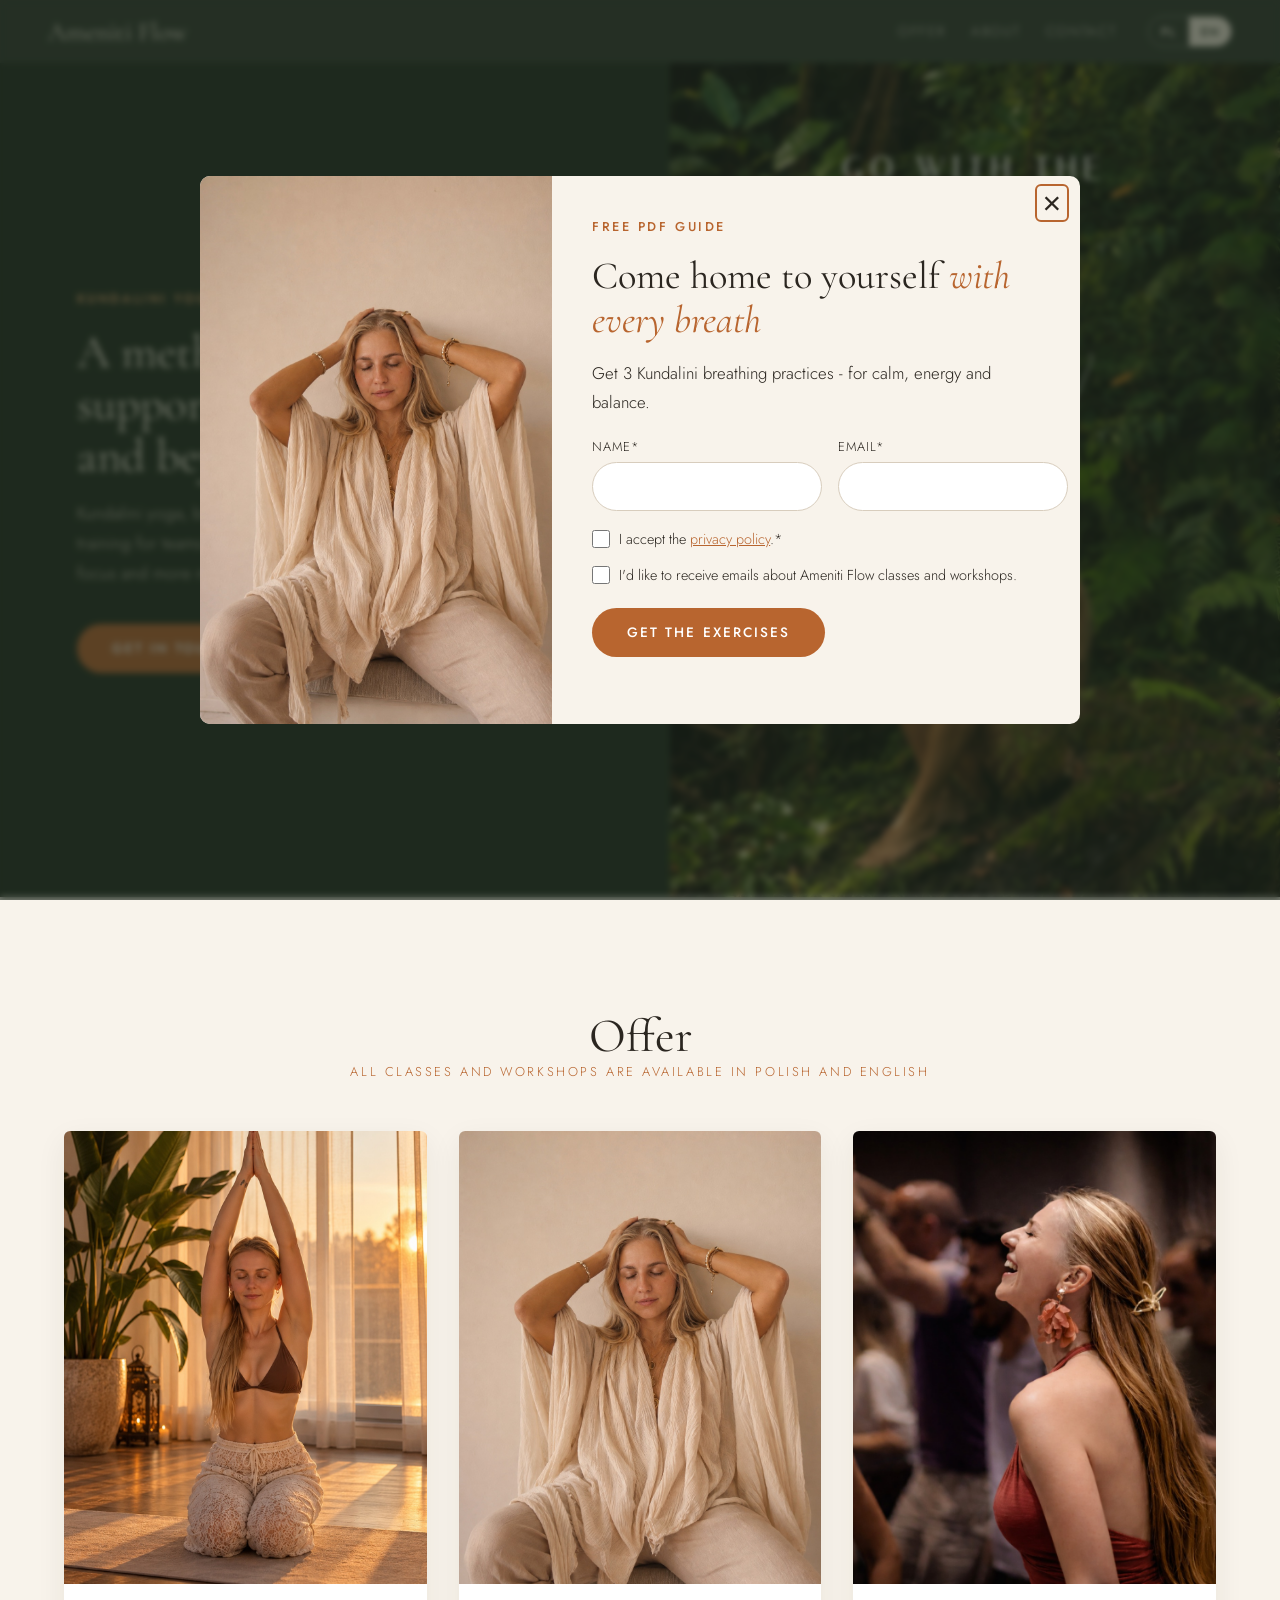
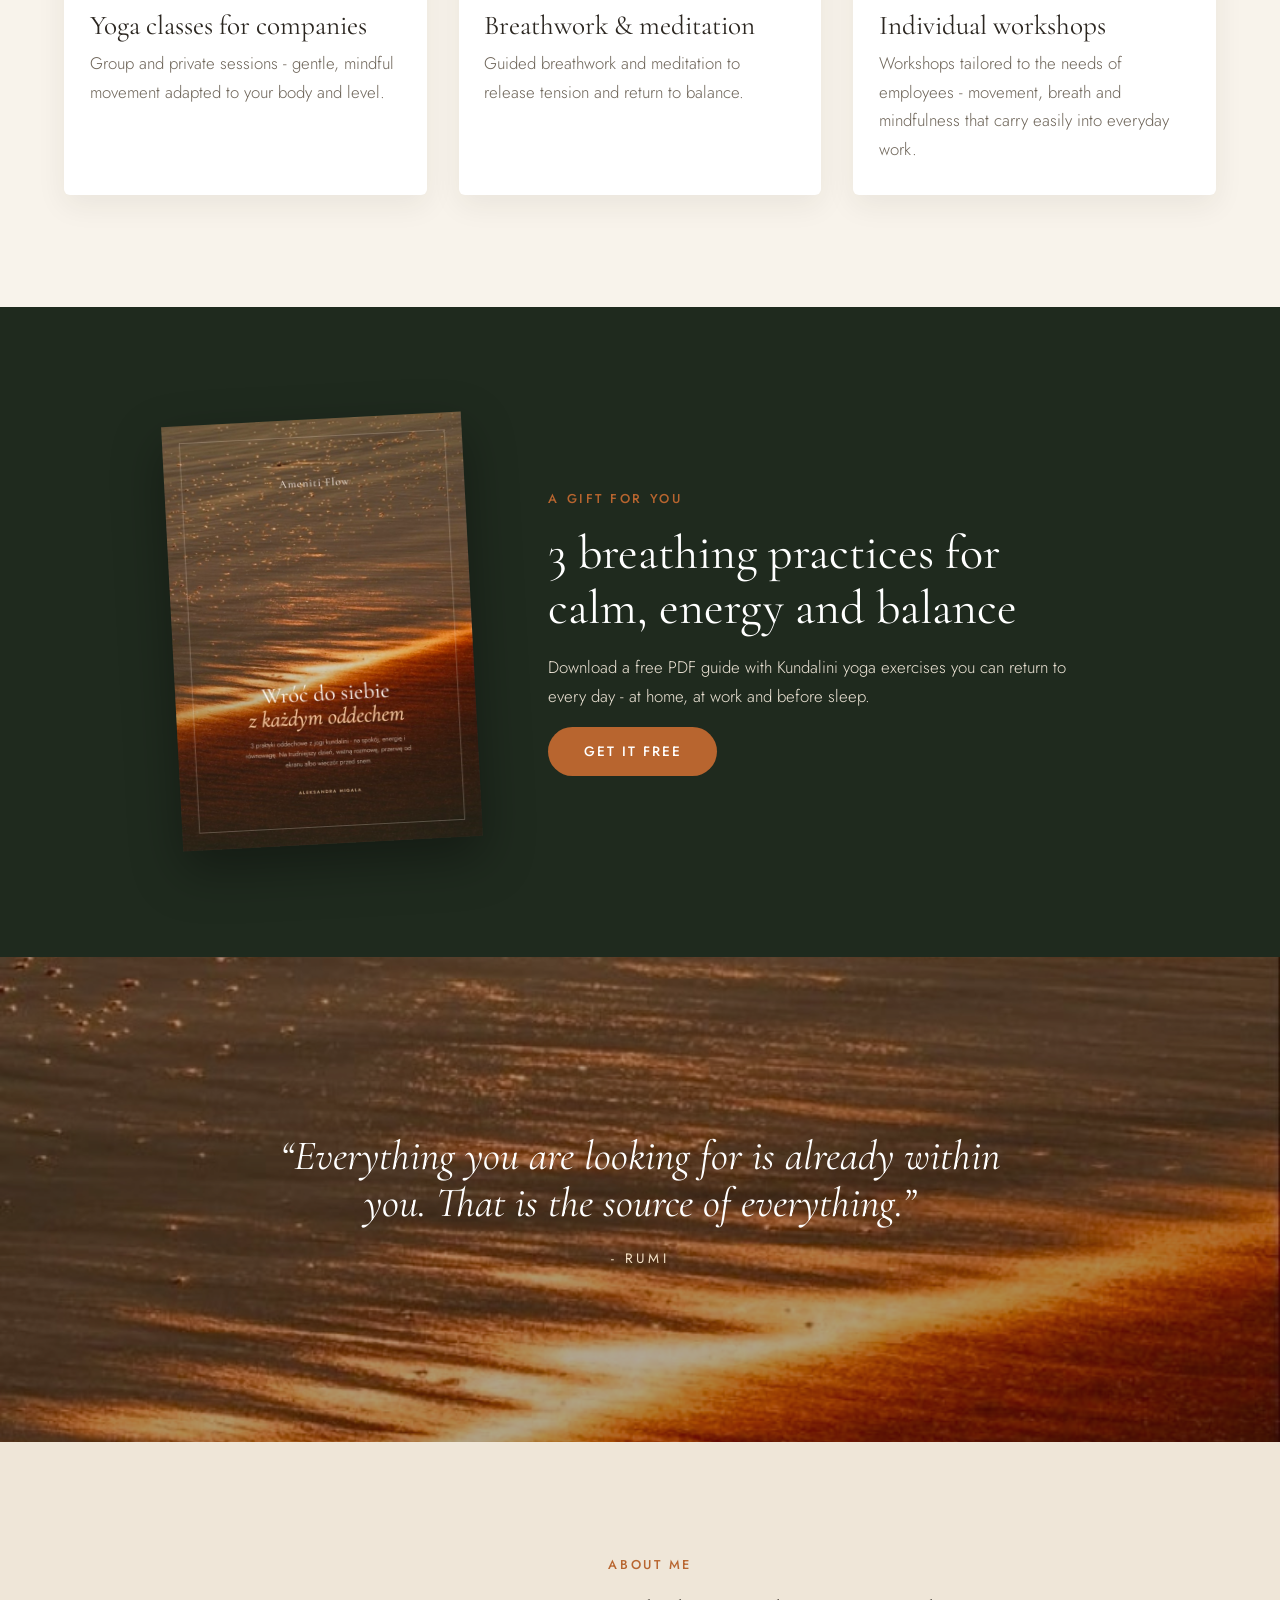
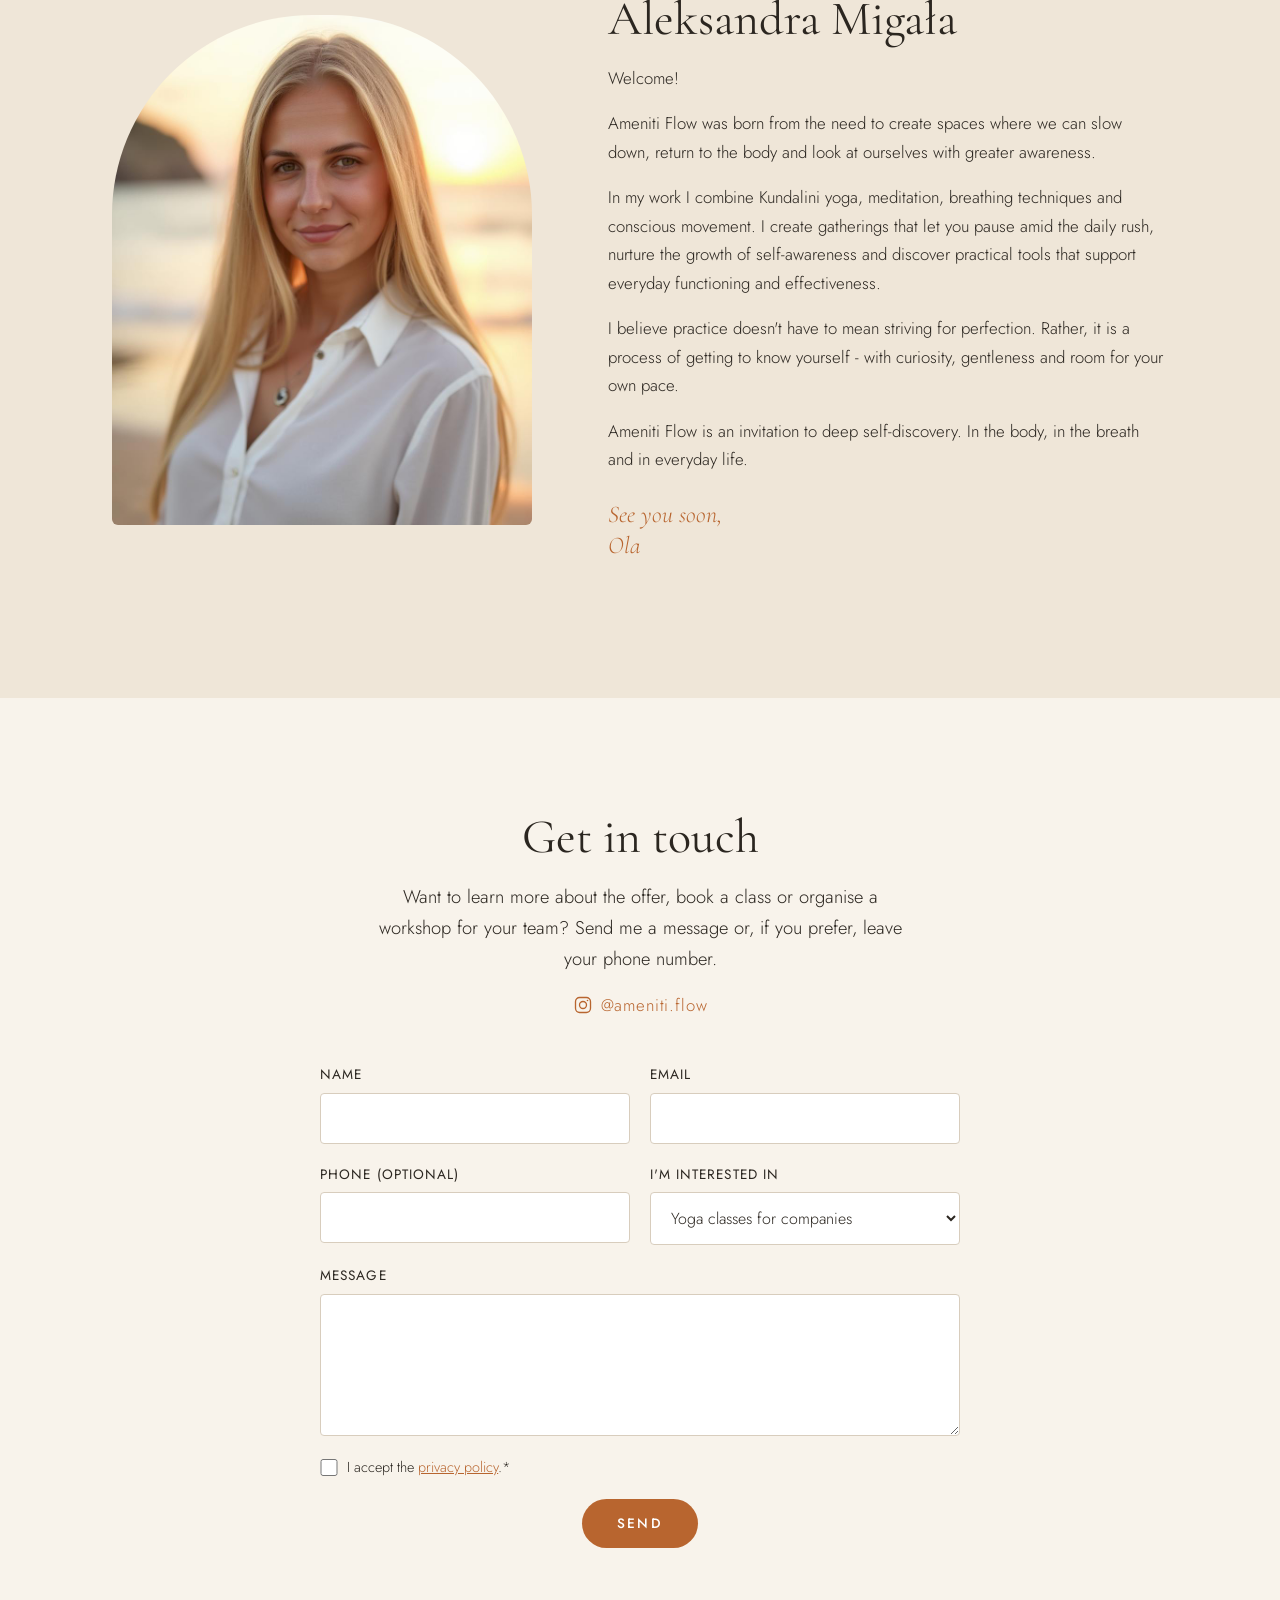
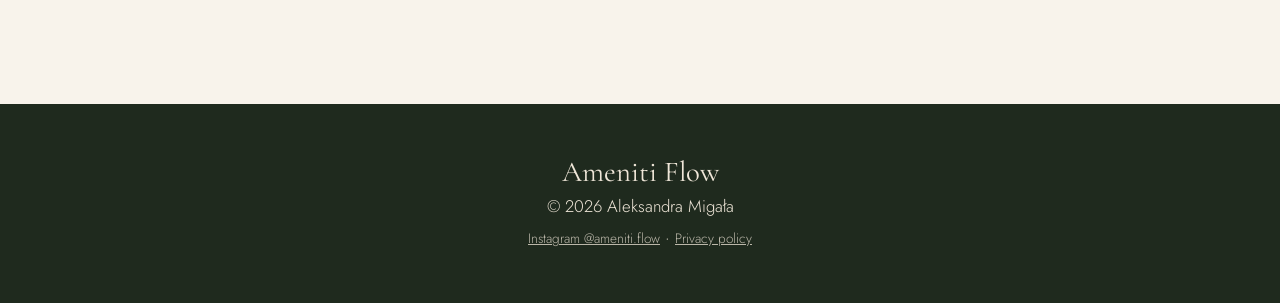
==== commit 66e3e719: "New hero text, offer languages note, about greeting and signature, contact text with phone field and" ====
--- a/index.html
+++ b/index.html
@@ -35,16 +35,12 @@
     <div class="hero-text">
       <p class="eyebrow hero-tags"><span lang="pl">Joga kundalini · Medytacja · Techniki oddechowe</span><span lang="en">Kundalini yoga · Meditation · Breathing techniques</span></p>
       <h1>
-        <span lang="pl">Metoda, która wspiera Twoją koncentrację i równowagę.</span>
-        <span lang="en">A method that supports your focus and balance.</span>
+        <span lang="pl">Metoda, która wspiera Cię w pracy i poza nią.</span>
+        <span lang="en">A method that supports you at work and beyond.</span>
       </h1>
-      <p class="hero-sub">
-        <span lang="pl">W pracy.<br>I w całym życiu poza nią.</span>
-        <span lang="en">At work.<br>And in all of life beyond it.</span>
-      </p>
       <p class="hero-lead">
-        <span lang="pl">Praktyki świadomego ruchu, oddechu i medytacji, które pomagają rozwijać uważność i lepiej radzić sobie z codziennymi wyzwaniami.</span>
-        <span lang="en">Practices of conscious movement, breath and meditation that help you grow mindfulness and meet everyday challenges with more ease.</span>
+        <span lang="pl">Joga kundalini, techniki oddechowe, medytacja i trening uważności dla zespołów. Wspieram firmy w tworzeniu przestrzeni na regenerację, koncentrację i bardziej świadome funkcjonowanie na co dzień.</span>
+        <span lang="en">Kundalini yoga, breathing techniques, meditation and mindfulness training for teams. I help companies create space for recovery, focus and more mindful everyday work.</span>
       </p>
       <div class="hero-actions">
         <a class="btn" href="#contact"><span lang="pl">Zapisz się</span><span lang="en">Get in touch</span></a>
@@ -61,6 +57,7 @@
 
   <section id="offer" class="offer">
     <h2><span lang="pl">Oferta</span><span lang="en">Offer</span></h2>
+    <p class="offer-lang"><span lang="pl">Zajęcia i warsztaty prowadzę po polsku i po angielsku</span><span lang="en">All classes and workshops are available in Polish and English</span></p>
     <div class="cards">
       <article class="card">
         <img src="images/yoga.jpg" alt="" loading="lazy">
@@ -95,6 +92,22 @@
     </div>
   </section>
 
+  <section class="gift-band">
+    <img src="images/pdf-cover.jpg" alt="" loading="lazy" width="635" height="900">
+    <div>
+      <p class="eyebrow"><span lang="pl">Prezent dla Ciebie</span><span lang="en">A gift for you</span></p>
+      <h2>
+        <span lang="pl">3 praktyki oddechowe na spokój, energię i równowagę</span>
+        <span lang="en">3 breathing practices for calm, energy and balance</span>
+      </h2>
+      <p>
+        <span lang="pl">Pobierz bezpłatny przewodnik PDF z ćwiczeniami z jogi kundalini, do których możesz wracać każdego dnia - w domu, w pracy i przed snem.</span>
+        <span lang="en">Download a free PDF guide with Kundalini yoga exercises you can return to every day - at home, at work and before sleep.</span>
+      </p>
+      <button type="button" class="btn" data-open-gift><span lang="pl">Pobierz za darmo</span><span lang="en">Get it free</span></button>
+    </div>
+  </section>
+
   <section class="quote" style="background-image: url('images/sea.jpg')">
     <blockquote>
       <p>
@@ -111,8 +124,8 @@
       <p class="eyebrow"><span lang="pl">O mnie</span><span lang="en">About me</span></p>
       <h2>Aleksandra Migała</h2>
       <p>
-        <span lang="pl">Jestem Ola - nauczycielka jogi kundalini i przewodniczka praktyk uważności i rozwoju osobistego.</span>
-        <span lang="en">I'm Ola - a Kundalini yoga teacher and a guide in mindfulness practices and personal growth.</span>
+        <span lang="pl">Witaj!</span>
+        <span lang="en">Welcome!</span>
       </p>
       <p>
         <span lang="pl">Ameniti Flow powstało z potrzeby tworzenia przestrzeni, w których możemy zwolnić, wrócić do ciała i spojrzeć na siebie z większą uważnością.</span>
@@ -129,6 +142,10 @@
       <p>
         <span lang="pl">Ameniti Flow to zaproszenie do głębokiego samopoznania. W ciele, w oddechu i w codziennym życiu.</span>
         <span lang="en">Ameniti Flow is an invitation to deep self-discovery. In the body, in the breath and in everyday life.</span>
+      </p>
+      <p class="signature">
+        <span lang="pl">Do zobaczenia,<br>Ola</span>
+        <span lang="en">See you soon,<br>Ola</span>
       </p>
     </div>
   </section>
@@ -136,10 +153,17 @@
   <section id="contact" class="contact">
     <h2><span lang="pl">Napisz do mnie</span><span lang="en">Get in touch</span></h2>
     <p class="lead">
-      <span lang="pl">Masz pytanie albo chcesz zapisać się na zajęcia lub warsztaty? Zostaw wiadomość - odpiszę najszybciej, jak to możliwe.</span>
-      <span lang="en">Have a question, or want to book a class or workshop? Leave a message and I'll get back to you soon.</span>
+      <span lang="pl">Chcesz lepiej poznać ofertę, zapisać się na zajęcia lub zorganizować warsztaty dla swojego teamu? Napisz do mnie wiadomość, a jeżeli wolisz, zostaw numer telefonu.</span>
+      <span lang="en">Want to learn more about the offer, book a class or organise a workshop for your team? Send me a message or, if you prefer, leave your phone number.</span>
     </p>
-    <form class="form" action="https://formspree.io/f/xwllonvy" method="POST">
+    <p class="contact-ig">
+      <a href="https://www.instagram.com/ameniti.flow/" target="_blank" rel="noopener">
+        <svg viewBox="0 0 24 24" width="20" height="20" aria-hidden="true" fill="none" stroke="currentColor" stroke-width="1.6"><rect x="3" y="3" width="18" height="18" rx="5"/><circle cx="12" cy="12" r="4.2"/><circle cx="17.4" cy="6.6" r="1" fill="currentColor" stroke="none"/></svg>
+        @ameniti.flow
+      </a>
+    </p>
+    <form class="form" action="https://formspree.io/f/xwllonvy" method="POST" data-formspree>
+      <input type="hidden" name="_subject" value="Ameniti Flow - nowa wiadomość">
       <label>
         <span lang="pl">Imię</span><span lang="en">Name</span>
         <input type="text" name="name" required autocomplete="name">
@@ -147,6 +171,10 @@
       <label>
         Email
         <input type="email" name="email" required autocomplete="email">
+      </label>
+      <label>
+        <span lang="pl">Telefon (opcjonalnie)</span><span lang="en">Phone (optional)</span>
+        <input type="tel" name="phone" autocomplete="tel">
       </label>
       <label>
         <span lang="pl">Interesuje mnie</span><span lang="en">I'm interested in</span>
@@ -161,6 +189,10 @@
         <span lang="pl">Wiadomość</span><span lang="en">Message</span>
         <textarea name="message" rows="5" required></textarea>
       </label>
+      <label class="check full">
+        <input type="checkbox" name="privacy" value="accepted" required>
+        <span><span lang="pl">Akceptuję <a href="privacy.html" target="_blank">politykę prywatności</a>.*</span><span lang="en">I accept the <a href="privacy.html" target="_blank">privacy policy</a>.*</span></span>
+      </label>
       <button class="btn full" type="submit"><span lang="pl">Wyślij</span><span lang="en">Send</span></button>
       <p class="form-status full" role="status" aria-live="polite"></p>
     </form>
@@ -168,9 +200,60 @@
 
 </main>
 
+<dialog id="gift" class="gift" aria-labelledby="gift-title">
+  <button type="button" class="gift-close" aria-label="Zamknij / Close">×</button>
+  <img class="gift-img" src="images/breath.jpg" alt="">
+  <div class="gift-body">
+    <form class="gift-form" action="https://formspree.io/f/xwllonvy" method="POST" data-formspree data-success="gift-thanks">
+      <input type="hidden" name="_subject" value="Ameniti Flow - nowa osoba pobrała ćwiczenia oddechowe">
+      <input type="hidden" name="source" value="Prezent: ćwiczenia oddechowe (PDF)">
+      <p class="eyebrow"><span lang="pl">Bezpłatny przewodnik PDF</span><span lang="en">Free PDF guide</span></p>
+      <h2 id="gift-title">
+        <span lang="pl">Wróć do siebie <em>z każdym oddechem</em></span>
+        <span lang="en">Come home to yourself <em>with every breath</em></span>
+      </h2>
+      <p>
+        <span lang="pl">Pobierz 3 praktyki oddechowe z jogi kundalini - na spokój, energię i równowagę.</span>
+        <span lang="en">Get 3 Kundalini breathing practices - for calm, energy and balance.</span>
+      </p>
+      <div class="gift-fields">
+        <label>
+          <span><span lang="pl">Imię</span><span lang="en">Name</span>*</span>
+          <input type="text" name="name" required autocomplete="given-name">
+        </label>
+        <label>
+          <span>Email*</span>
+          <input type="email" name="email" required autocomplete="email">
+        </label>
+      </div>
+      <label class="check">
+        <input type="checkbox" name="privacy" value="accepted" required>
+        <span><span lang="pl">Akceptuję <a href="privacy.html" target="_blank">politykę prywatności</a>.*</span><span lang="en">I accept the <a href="privacy.html" target="_blank">privacy policy</a>.*</span></span>
+      </label>
+      <label class="check">
+        <input type="checkbox" name="newsletter" value="yes">
+        <span><span lang="pl">Chcę otrzymywać e-mailem informacje o zajęciach i warsztatach Ameniti Flow.</span><span lang="en">I'd like to receive emails about Ameniti Flow classes and workshops.</span></span>
+      </label>
+      <button class="btn" type="submit"><span lang="pl">Pobierz ćwiczenia</span><span lang="en">Get the exercises</span></button>
+      <p class="form-status" role="status" aria-live="polite"></p>
+    </form>
+    <div id="gift-thanks" class="gift-thanks" hidden>
+      <p class="eyebrow"><span lang="pl">Dziękuję!</span><span lang="en">Thank you!</span></p>
+      <h2><span lang="pl">Twój prezent <em>jest gotowy</em></span><span lang="en">Your gift <em>is ready</em></span></h2>
+      <p>
+        <span lang="pl">Zacznij od jednej praktyki dziennie - nawet 3 minuty robią różnicę.</span>
+        <span lang="en">Start with one practice a day - even 3 minutes makes a difference.</span>
+      </p>
+      <a class="btn" lang="pl" href="downloads/ameniti-flow-oddech-pl.pdf" download>Pobierz PDF</a>
+      <a class="btn" lang="en" href="downloads/ameniti-flow-breathing-en.pdf" download>Download PDF</a>
+    </div>
+  </div>
+</dialog>
+
 <footer class="footer">
   <p class="brand">Ameniti Flow</p>
   <p>© <span id="year">2026</span> Aleksandra Migała</p>
+  <p class="footer-links"><a href="https://www.instagram.com/ameniti.flow/" target="_blank" rel="noopener">Instagram @ameniti.flow</a> · <a href="privacy.html"><span lang="pl">Polityka prywatności</span><span lang="en">Privacy policy</span></a></p>
 </footer>
 
 <script src="script.js"></script>
--- a/styles.css
+++ b/styles.css
@@ -306,3 +306,97 @@
   .about img { max-width: 340px; margin: 0 auto; }
   .form { grid-template-columns: 1fr; }
 }
+
+/* consent checkboxes */
+.form .check, .gift .check {
+  flex-direction: row;
+  align-items: flex-start;
+  gap: .6rem;
+  text-transform: none;
+  letter-spacing: 0;
+  font-size: .9rem;
+  font-weight: 300;
+}
+.check input { width: 1.1rem; height: 1.1rem; margin: .2rem 0 0; flex: none; accent-color: var(--clay); }
+.check a { color: var(--clay); }
+
+/* free gift band */
+.gift-band {
+  display: grid;
+  grid-template-columns: minmax(0, 300px) minmax(0, 560px);
+  justify-content: center;
+  align-items: center;
+  gap: clamp(2rem, 6vw, 5rem);
+  background: var(--forest);
+  color: var(--sand);
+}
+.gift-band img { box-shadow: 0 20px 50px rgba(0, 0, 0, .35); transform: rotate(-3deg); }
+.gift-band h2 { color: #fff; }
+
+/* gift pop-up */
+.gift {
+  width: min(880px, calc(100% - 2rem));
+  max-height: calc(100% - 2rem);
+  padding: 0;
+  border: 0;
+  border-radius: 10px;
+  background: var(--cream);
+  color: var(--ink);
+  display: none;
+  overflow: auto;
+}
+.gift[open] { display: grid; grid-template-columns: minmax(0, 2fr) minmax(0, 3fr); }
+.gift::backdrop { background: rgba(31, 42, 30, .6); -webkit-backdrop-filter: blur(3px); backdrop-filter: blur(3px); }
+.gift-img { position: absolute; top: 0; left: 0; bottom: 0; width: 40%; height: 100%; object-fit: cover; object-position: center 20%; }
+.gift-body { grid-column: 2; }
+.gift-body { padding: 2.5rem 2.5rem 2rem; }
+.gift h2 { font-size: clamp(1.8rem, 3.5vw, 2.4rem); }
+.gift h2 em { color: var(--clay); }
+.gift-close {
+  position: absolute;
+  top: .6rem;
+  right: .8rem;
+  background: none;
+  border: 0;
+  font-size: 2rem;
+  line-height: 1;
+  color: var(--ink);
+  cursor: pointer;
+  z-index: 1;
+  border-radius: 4px;
+}
+.gift-close:focus-visible { outline: 2px solid var(--clay); }
+.gift-close:focus:not(:focus-visible) { outline: none; }
+.gift-fields { display: grid; grid-template-columns: 1fr 1fr; gap: 1rem; margin: 1.2rem 0 1rem; }
+.gift-fields label { display: flex; flex-direction: column; gap: .3rem; font-size: .8rem; letter-spacing: .08em; text-transform: uppercase; }
+.gift-fields input {
+  font: 300 1rem var(--sans);
+  padding: .75rem 1rem;
+  border: 1px solid #d8cdbd;
+  border-radius: 999px;
+  background: #fff;
+}
+.gift .check { display: flex; margin-bottom: .7rem; }
+.gift .btn { margin-top: .6rem; }
+.gift .form-status { margin: .6rem 0 0; }
+
+.footer-links a { color: var(--sand); opacity: .75; font-size: .85rem; }
+.footer-links a:hover { opacity: 1; }
+
+@media (max-width: 860px) {
+  .gift-band { grid-template-columns: 1fr; text-align: center; }
+  .gift-band img { max-width: 220px; margin: 0 auto; }
+  .gift[open] { grid-template-columns: minmax(0, 1fr); }
+  .gift-img { position: static; width: 100%; height: 160px; }
+  .gift-body { grid-column: auto; }
+  .gift-body { padding: 1.6rem 1.25rem; }
+  .gift-fields { grid-template-columns: 1fr; }
+  .gift-close { color: #fff; text-shadow: 0 1px 4px rgba(0,0,0,.5); }
+}
+
+/* offer languages, about signature, Instagram */
+.offer-lang { text-align: center; margin: -1.2rem auto 2.5rem; font-size: .8rem; letter-spacing: .2em; text-transform: uppercase; color: var(--clay); }
+.signature { font-family: var(--serif); font-style: italic; font-size: 1.5rem; line-height: 1.3; color: var(--clay); margin-top: 1.6rem; }
+.contact-ig { margin: -1.5rem 0 2.5rem; }
+.contact-ig a { display: inline-flex; align-items: center; gap: .5rem; color: var(--clay); text-decoration: none; letter-spacing: .05em; }
+.contact-ig a:hover { text-decoration: underline; }
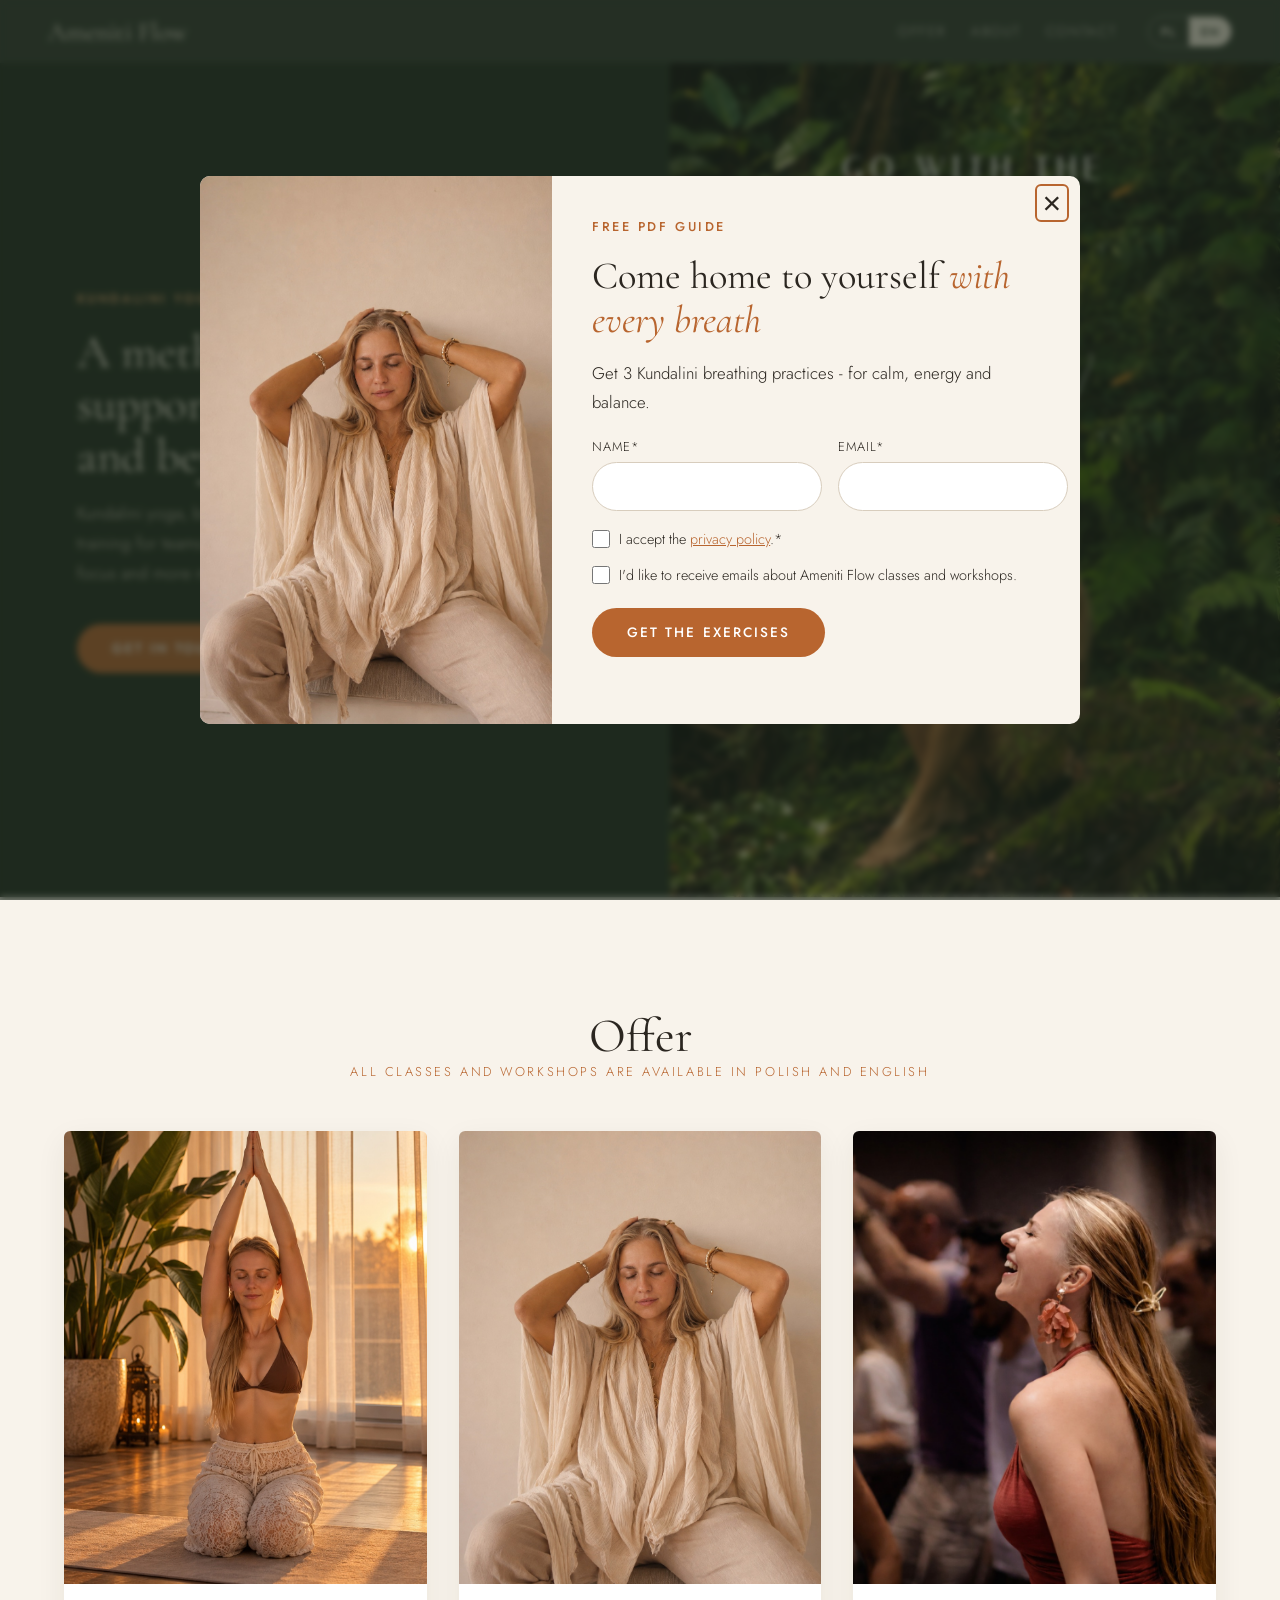
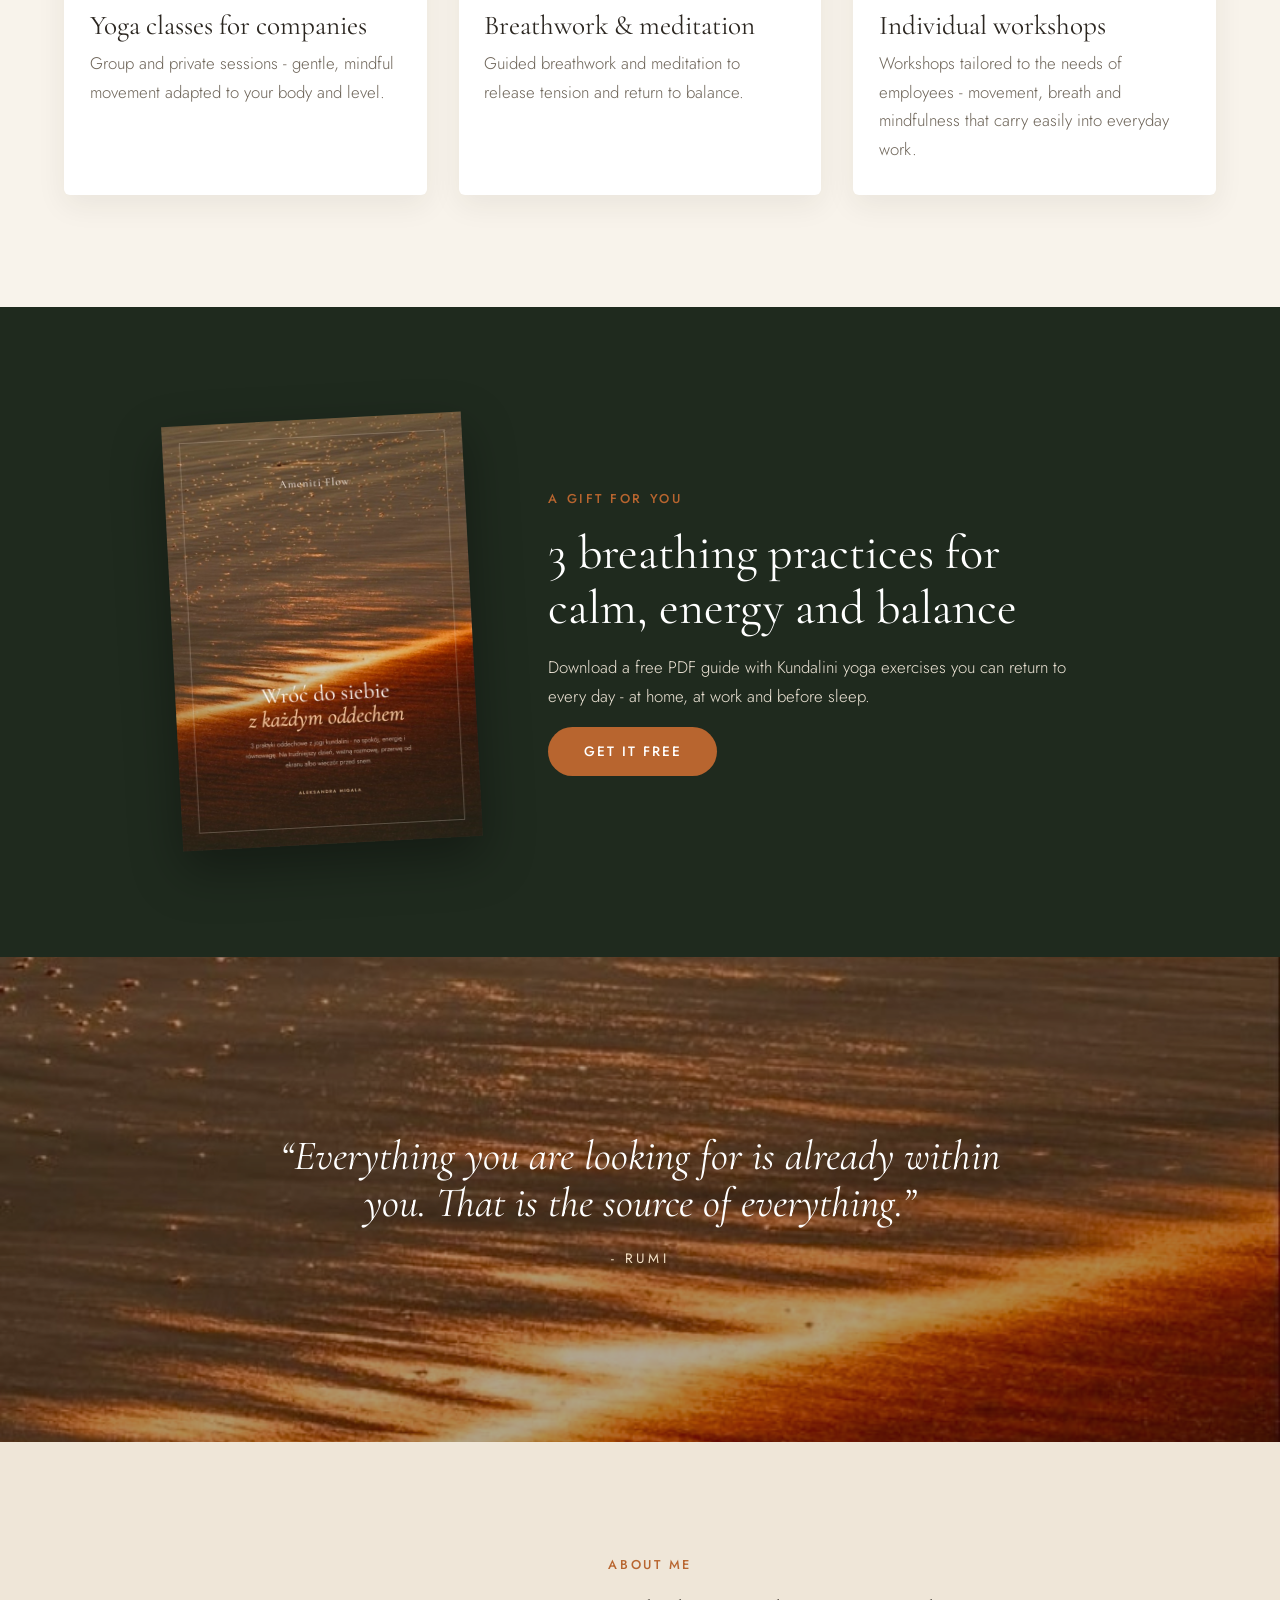
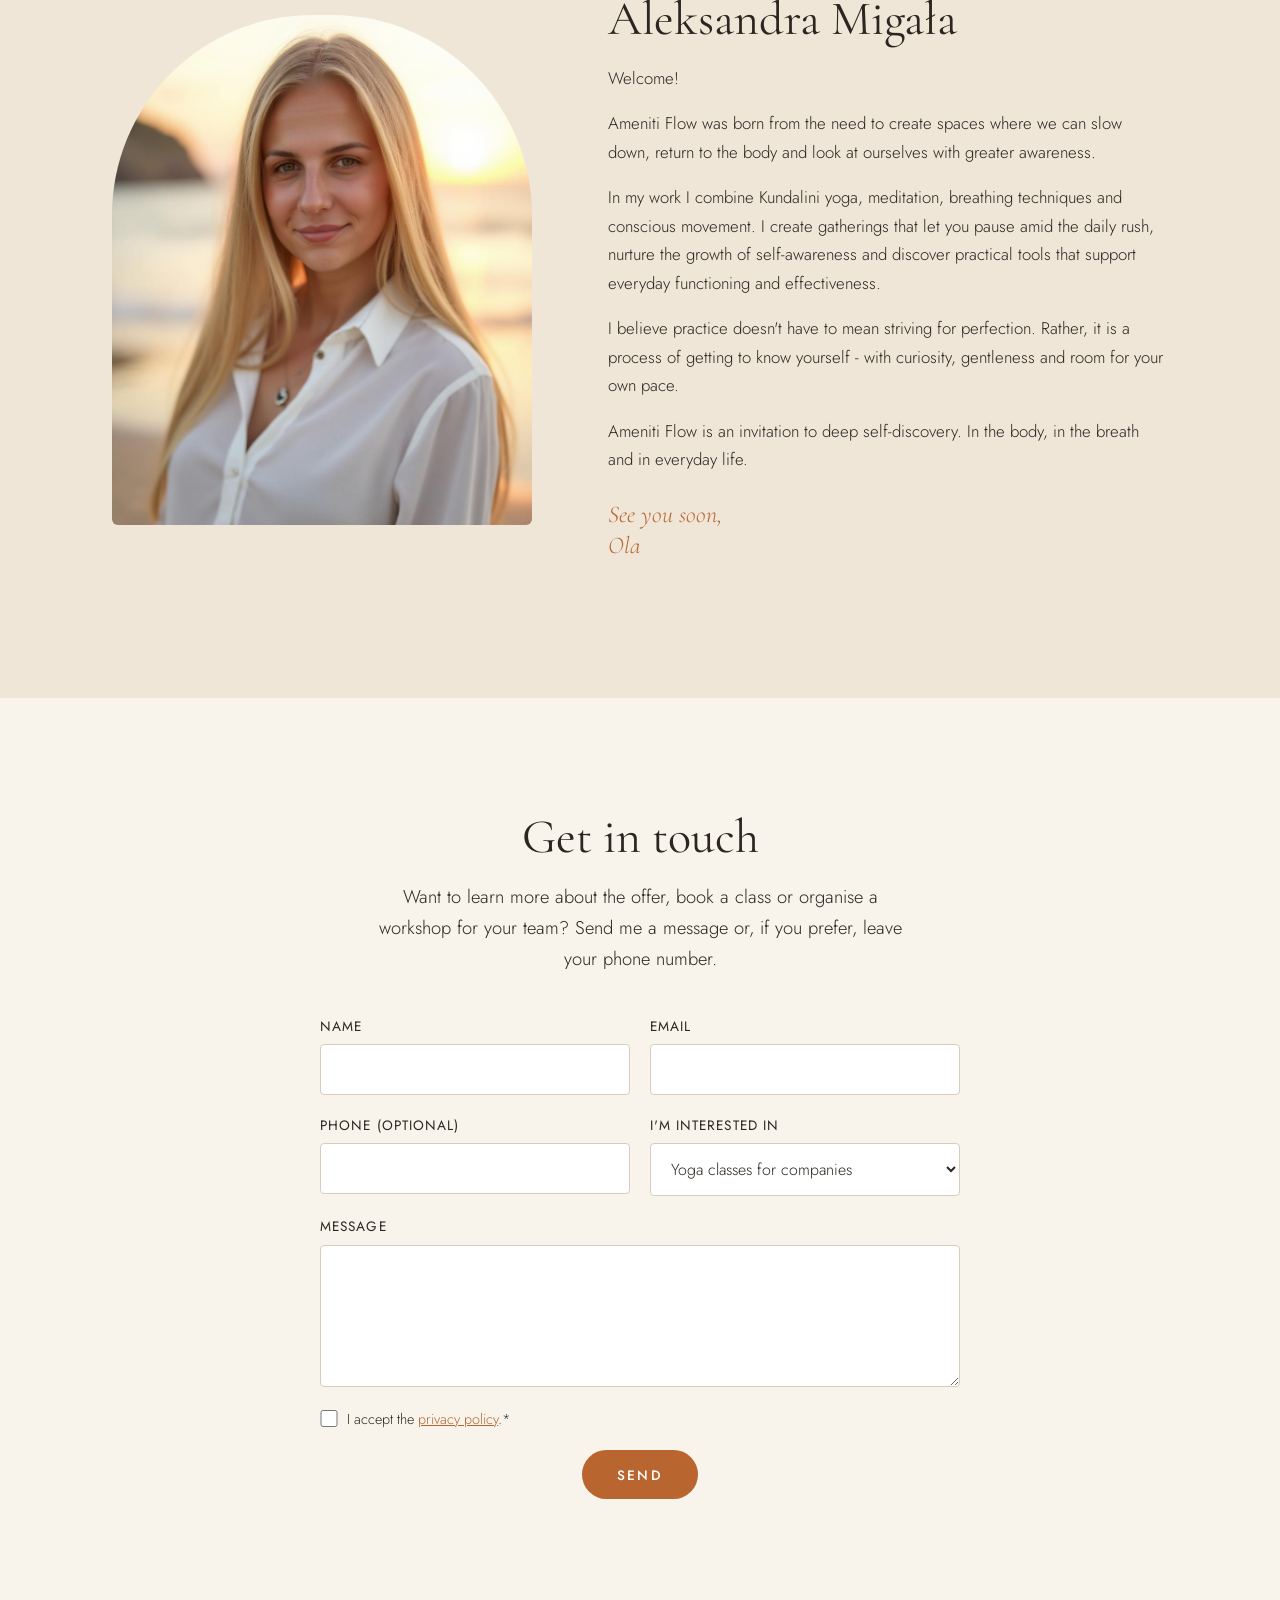
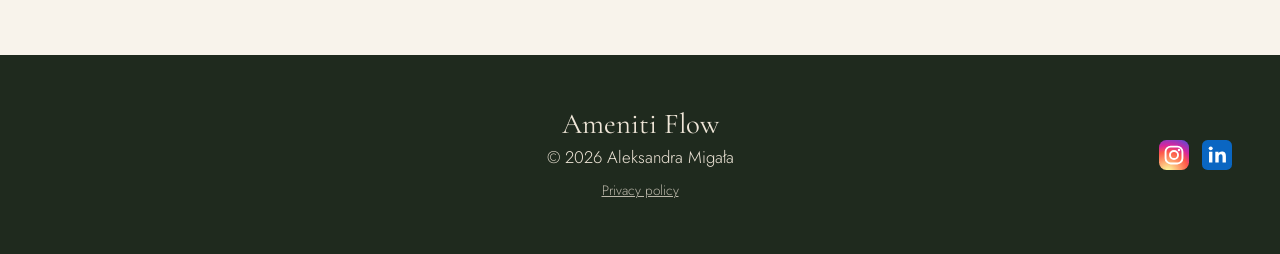
==== commit 139fad29: "Footer: colourful Instagram and LinkedIn icons on the right Co-Authored-By: Claude Opus 5.5 <noreply" ====
--- a/index.html
+++ b/index.html
@@ -156,12 +156,6 @@
       <span lang="pl">Chcesz lepiej poznać ofertę, zapisać się na zajęcia lub zorganizować warsztaty dla swojego teamu? Napisz do mnie wiadomość, a jeżeli wolisz, zostaw numer telefonu.</span>
       <span lang="en">Want to learn more about the offer, book a class or organise a workshop for your team? Send me a message or, if you prefer, leave your phone number.</span>
     </p>
-    <p class="contact-ig">
-      <a href="https://www.instagram.com/ameniti.flow/" target="_blank" rel="noopener">
-        <svg viewBox="0 0 24 24" width="20" height="20" aria-hidden="true" fill="none" stroke="currentColor" stroke-width="1.6"><rect x="3" y="3" width="18" height="18" rx="5"/><circle cx="12" cy="12" r="4.2"/><circle cx="17.4" cy="6.6" r="1" fill="currentColor" stroke="none"/></svg>
-        @ameniti.flow
-      </a>
-    </p>
     <form class="form" action="https://formspree.io/f/xwllonvy" method="POST" data-formspree>
       <input type="hidden" name="_subject" value="Ameniti Flow - nowa wiadomość">
       <label>
@@ -253,7 +247,15 @@
 <footer class="footer">
   <p class="brand">Ameniti Flow</p>
   <p>© <span id="year">2026</span> Aleksandra Migała</p>
-  <p class="footer-links"><a href="https://www.instagram.com/ameniti.flow/" target="_blank" rel="noopener">Instagram @ameniti.flow</a> · <a href="privacy.html"><span lang="pl">Polityka prywatności</span><span lang="en">Privacy policy</span></a></p>
+  <p class="footer-links"><a href="privacy.html"><span lang="pl">Polityka prywatności</span><span lang="en">Privacy policy</span></a></p>
+  <div class="footer-social">
+    <a href="https://www.instagram.com/ameniti.flow/" target="_blank" rel="noopener" aria-label="Instagram @ameniti.flow" title="Instagram">
+      <svg viewBox="0 0 32 32" width="30" height="30" aria-hidden="true"><defs><radialGradient id="ig-grad" cx="30%" cy="107%" r="150%"><stop offset="0" stop-color="#fdf497"/><stop offset=".05" stop-color="#fdf497"/><stop offset=".45" stop-color="#fd5949"/><stop offset=".6" stop-color="#d6249f"/><stop offset=".9" stop-color="#285aeb"/></radialGradient></defs><rect width="32" height="32" rx="8" fill="url(#ig-grad)"/><rect x="7" y="7" width="18" height="18" rx="5.5" fill="none" stroke="#fff" stroke-width="2"/><circle cx="16" cy="16" r="4.3" fill="none" stroke="#fff" stroke-width="2"/><circle cx="21.3" cy="10.7" r="1.3" fill="#fff"/></svg>
+    </a>
+    <a href="https://www.linkedin.com/in/aleksandra-migala/" target="_blank" rel="noopener" aria-label="LinkedIn Aleksandra Migała" title="LinkedIn">
+      <svg viewBox="0 0 32 32" width="30" height="30" aria-hidden="true"><rect width="32" height="32" rx="6" fill="#0a66c2"/><rect x="7.5" y="12.5" width="3.6" height="11.5" fill="#fff"/><circle cx="9.3" cy="8.9" r="2.1" fill="#fff"/><path d="M14.2 12.5h3.4v1.6c.5-.9 1.7-1.9 3.6-1.9 3.7 0 4.3 2.4 4.3 5.5V24h-3.6v-5.6c0-1.4 0-3.1-1.9-3.1s-2.2 1.5-2.2 3V24h-3.6z" fill="#fff"/></svg>
+    </a>
+  </div>
 </footer>
 
 <script src="script.js"></script>
--- a/styles.css
+++ b/styles.css
@@ -292,6 +292,14 @@
   color: var(--sand);
   text-align: center;
   padding: 3rem 1rem;
+  position: relative;
+}
+.footer-social { position: absolute; right: clamp(1rem, 4vw, 3rem); top: 50%; transform: translateY(-50%); display: flex; gap: .8rem; }
+.footer-social a { display: block; line-height: 0; border-radius: 8px; transition: transform .2s ease; }
+.footer-social a:hover { transform: translateY(-2px); }
+.footer-social a:focus-visible { outline: 2px solid var(--sand); outline-offset: 3px; }
+@media (max-width: 600px) {
+  .footer-social { position: static; transform: none; justify-content: center; margin-top: 1.2rem; }
 }
 .footer p { margin: .2rem 0; }
 .footer .brand { font-size: 1.8rem; }
@@ -394,9 +402,6 @@
   .gift-close { color: #fff; text-shadow: 0 1px 4px rgba(0,0,0,.5); }
 }
 
-/* offer languages, about signature, Instagram */
+/* offer languages, about signature */
 .offer-lang { text-align: center; margin: -1.2rem auto 2.5rem; font-size: .8rem; letter-spacing: .2em; text-transform: uppercase; color: var(--clay); }
 .signature { font-family: var(--serif); font-style: italic; font-size: 1.5rem; line-height: 1.3; color: var(--clay); margin-top: 1.6rem; }
-.contact-ig { margin: -1.5rem 0 2.5rem; }
-.contact-ig a { display: inline-flex; align-items: center; gap: .5rem; color: var(--clay); text-decoration: none; letter-spacing: .05em; }
-.contact-ig a:hover { text-decoration: underline; }
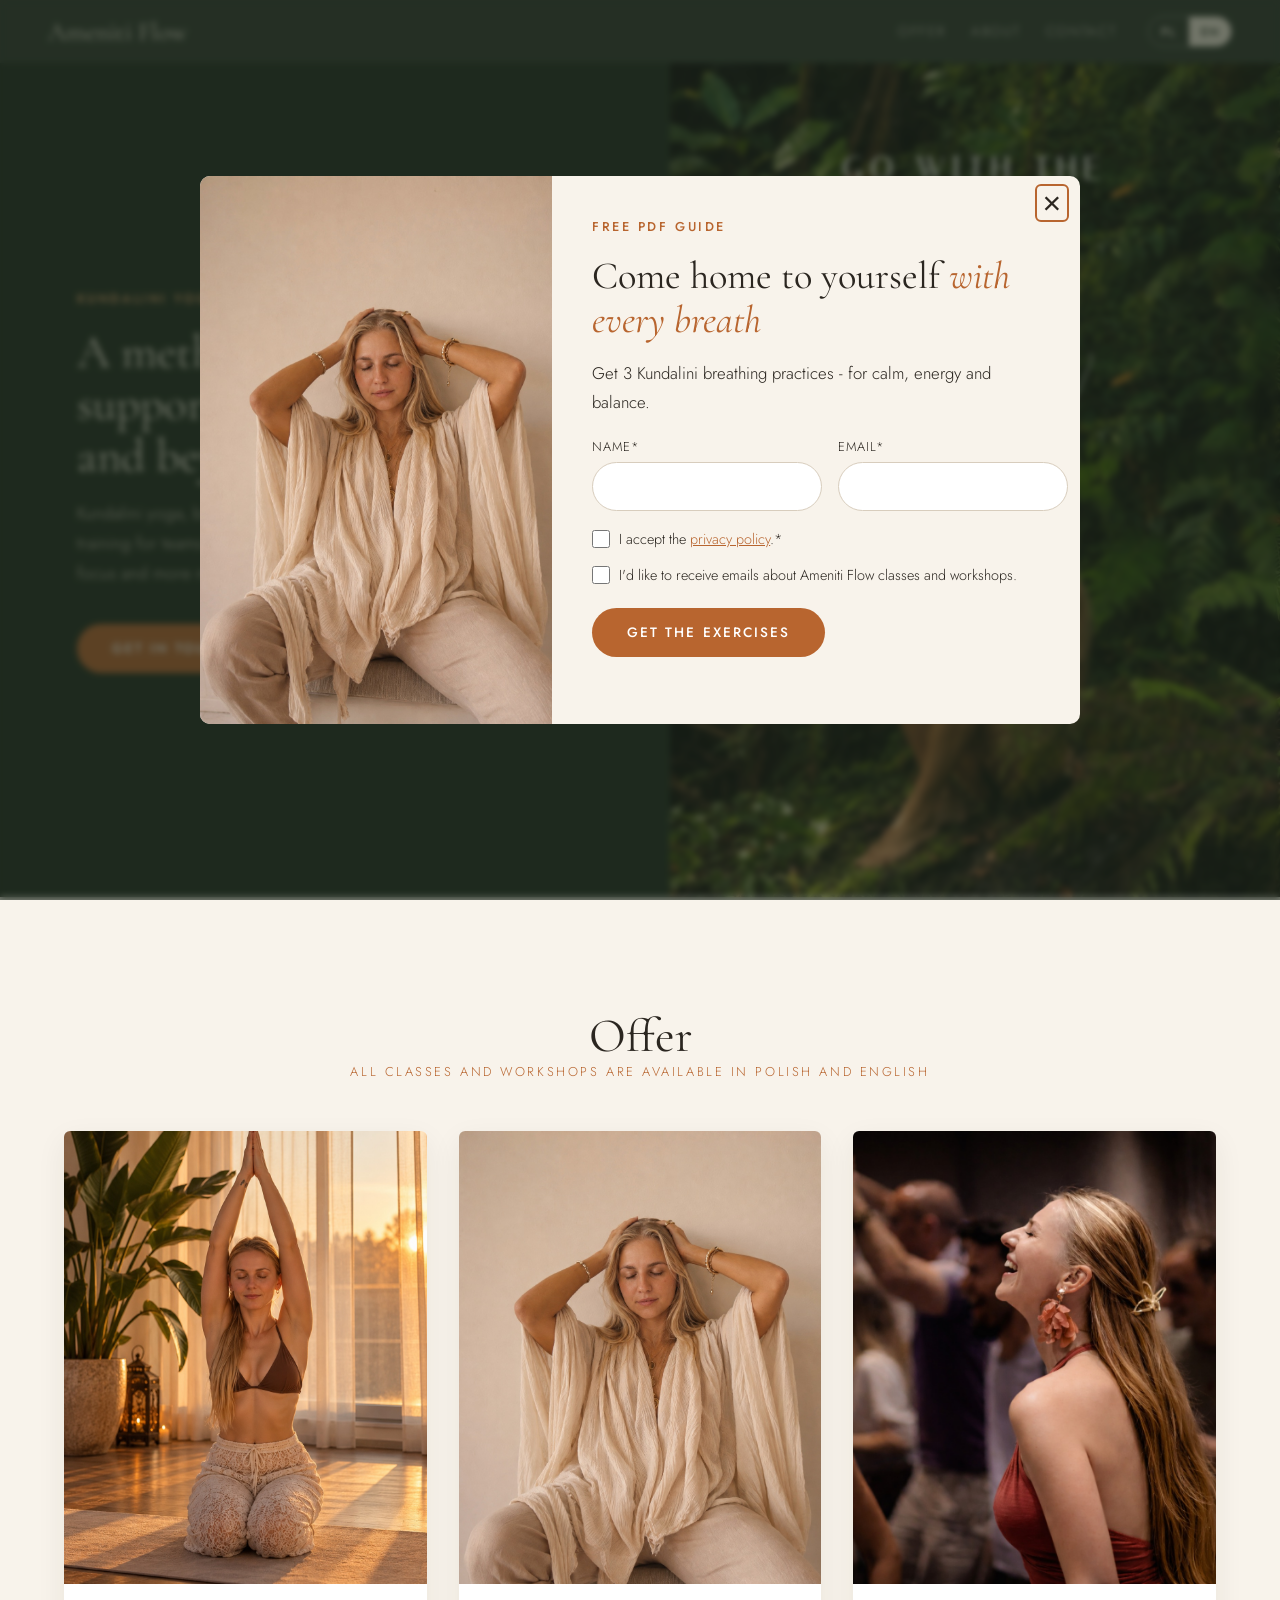
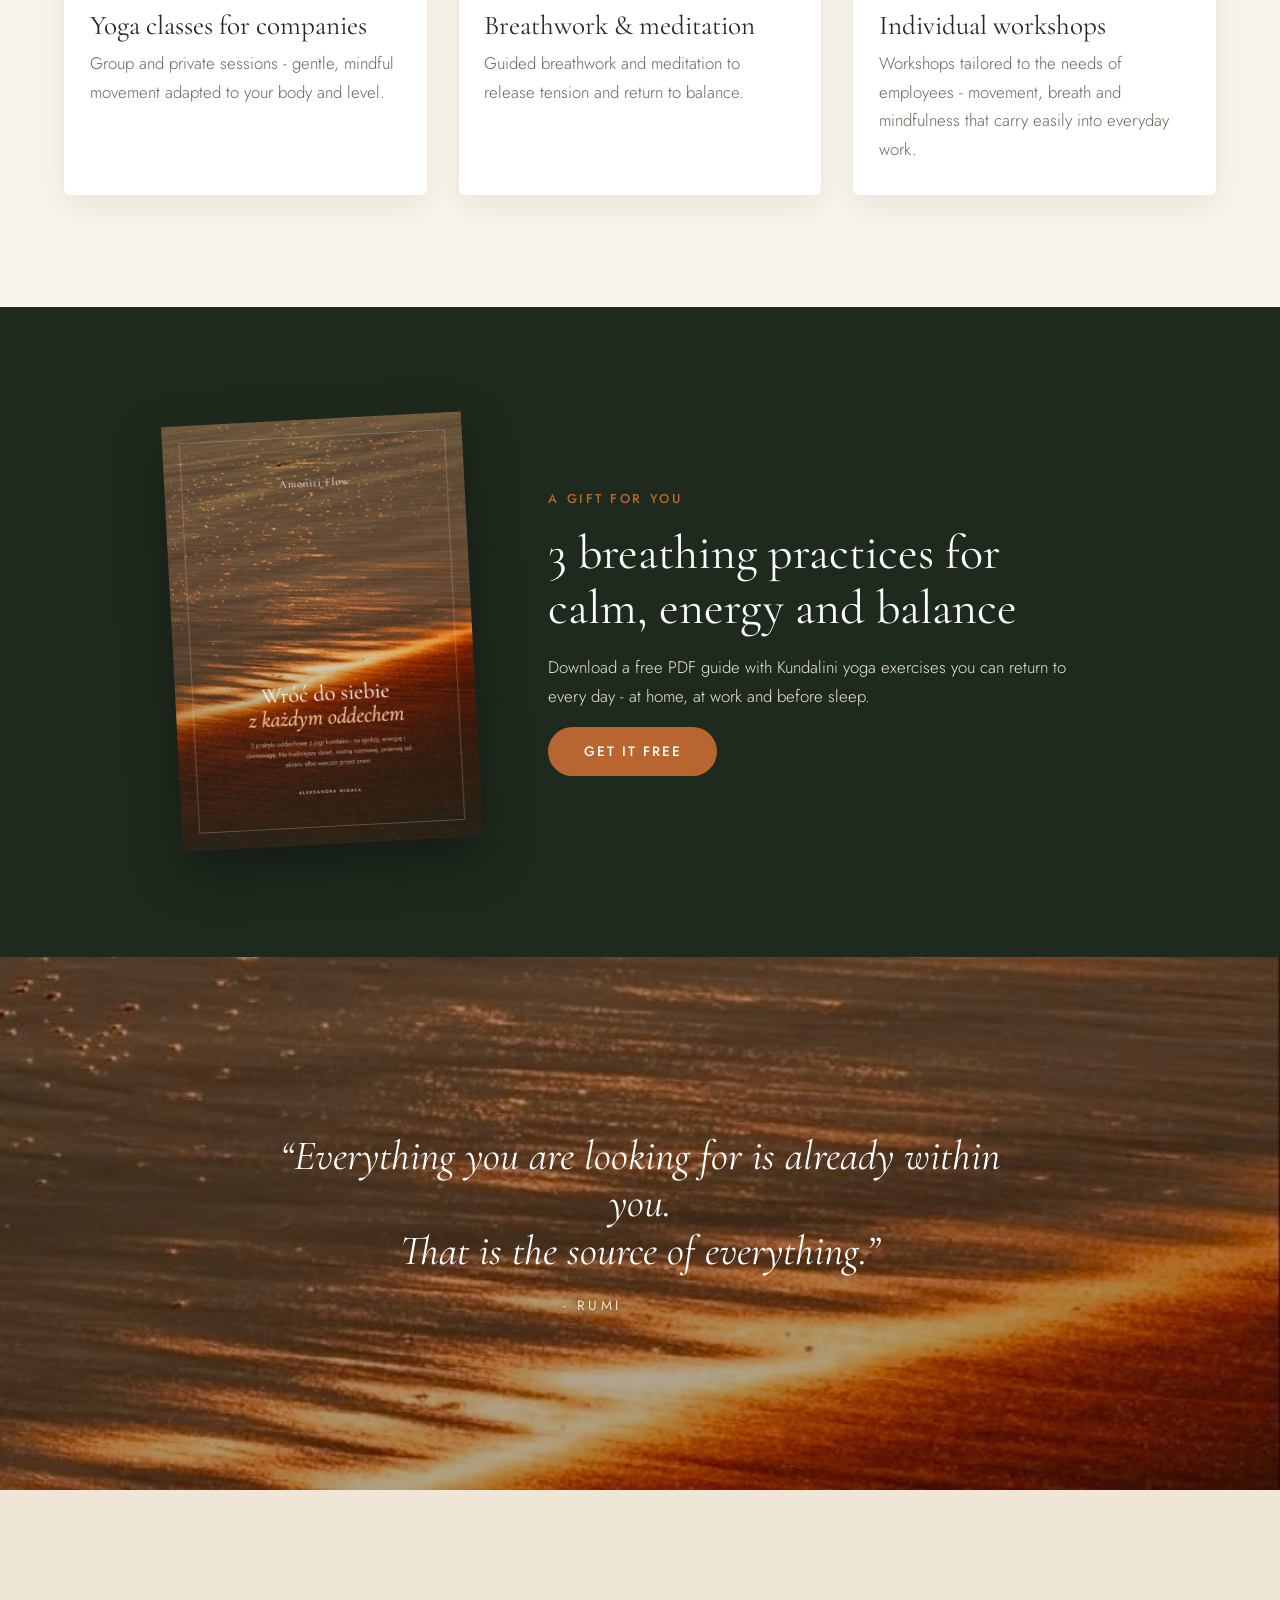
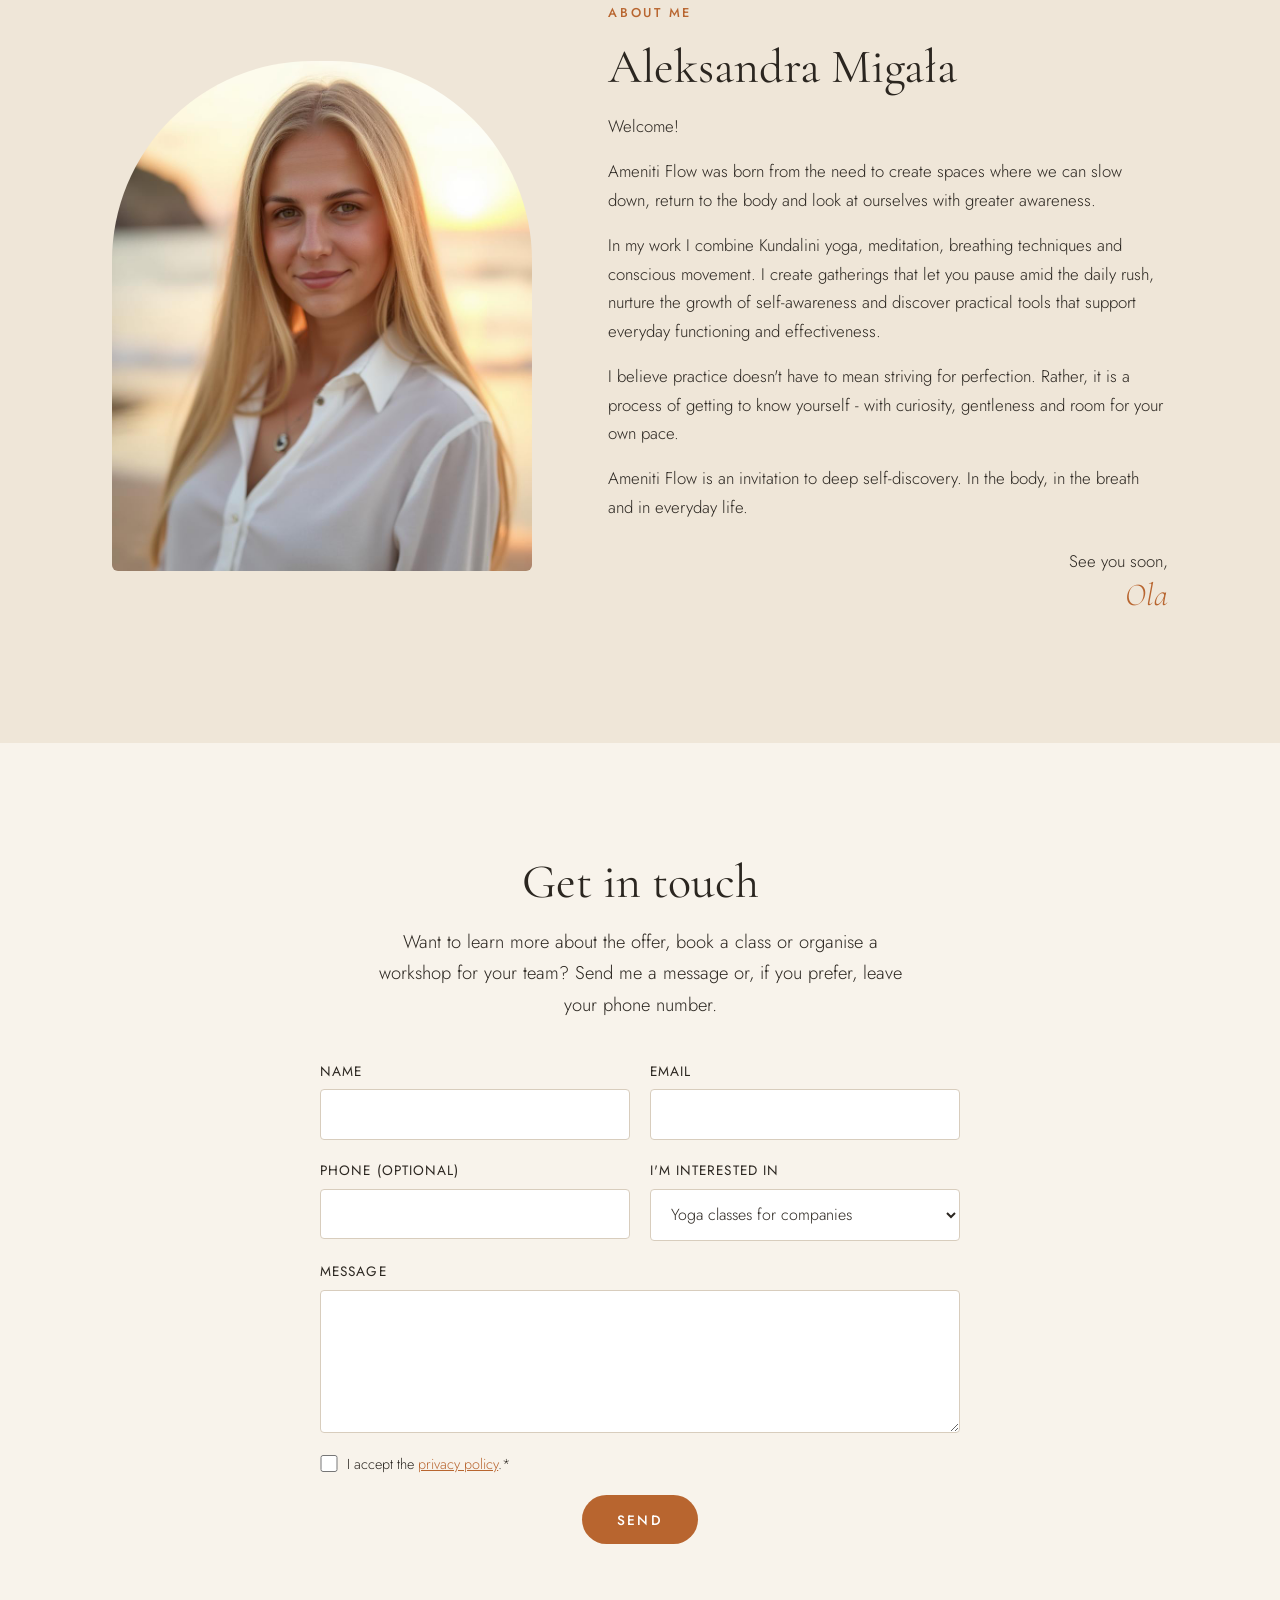
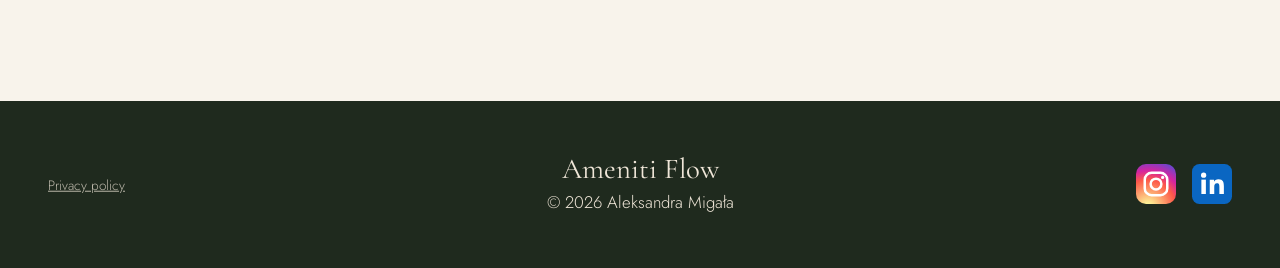
==== commit b7a284c8: "Bigger social icons, privacy link on the left, two-line quote, signature on the right Co-Authored-By" ====
--- a/index.html
+++ b/index.html
@@ -111,8 +111,8 @@
   <section class="quote" style="background-image: url('images/sea.jpg')">
     <blockquote>
       <p>
-        <span lang="pl">„Wszystko, czego szukasz, jest już w Tobie. Tam jest źródło wszystkiego.”</span>
-        <span lang="en">“Everything you are looking for is already within you. That is the source of everything.”</span>
+        <span lang="pl">„Wszystko, czego szukasz, jest już w Tobie.<br>Tam jest źródło wszystkiego.”</span>
+        <span lang="en">“Everything you are looking for is already within you.<br>That is the source of everything.”</span>
       </p>
       <cite>- Rumi</cite>
     </blockquote>
@@ -144,8 +144,8 @@
         <span lang="en">Ameniti Flow is an invitation to deep self-discovery. In the body, in the breath and in everyday life.</span>
       </p>
       <p class="signature">
-        <span lang="pl">Do zobaczenia,<br>Ola</span>
-        <span lang="en">See you soon,<br>Ola</span>
+        <span lang="pl">Do zobaczenia,</span><span lang="en">See you soon,</span>
+        <span class="signature-name">Ola</span>
       </p>
     </div>
   </section>
@@ -250,10 +250,10 @@
   <p class="footer-links"><a href="privacy.html"><span lang="pl">Polityka prywatności</span><span lang="en">Privacy policy</span></a></p>
   <div class="footer-social">
     <a href="https://www.instagram.com/ameniti.flow/" target="_blank" rel="noopener" aria-label="Instagram @ameniti.flow" title="Instagram">
-      <svg viewBox="0 0 32 32" width="30" height="30" aria-hidden="true"><defs><radialGradient id="ig-grad" cx="30%" cy="107%" r="150%"><stop offset="0" stop-color="#fdf497"/><stop offset=".05" stop-color="#fdf497"/><stop offset=".45" stop-color="#fd5949"/><stop offset=".6" stop-color="#d6249f"/><stop offset=".9" stop-color="#285aeb"/></radialGradient></defs><rect width="32" height="32" rx="8" fill="url(#ig-grad)"/><rect x="7" y="7" width="18" height="18" rx="5.5" fill="none" stroke="#fff" stroke-width="2"/><circle cx="16" cy="16" r="4.3" fill="none" stroke="#fff" stroke-width="2"/><circle cx="21.3" cy="10.7" r="1.3" fill="#fff"/></svg>
+      <svg viewBox="0 0 32 32" width="40" height="40" aria-hidden="true"><defs><radialGradient id="ig-grad" cx="30%" cy="107%" r="150%"><stop offset="0" stop-color="#fdf497"/><stop offset=".05" stop-color="#fdf497"/><stop offset=".45" stop-color="#fd5949"/><stop offset=".6" stop-color="#d6249f"/><stop offset=".9" stop-color="#285aeb"/></radialGradient></defs><rect width="32" height="32" rx="8" fill="url(#ig-grad)"/><rect x="7" y="7" width="18" height="18" rx="5.5" fill="none" stroke="#fff" stroke-width="2"/><circle cx="16" cy="16" r="4.3" fill="none" stroke="#fff" stroke-width="2"/><circle cx="21.3" cy="10.7" r="1.3" fill="#fff"/></svg>
     </a>
     <a href="https://www.linkedin.com/in/aleksandra-migala/" target="_blank" rel="noopener" aria-label="LinkedIn Aleksandra Migała" title="LinkedIn">
-      <svg viewBox="0 0 32 32" width="30" height="30" aria-hidden="true"><rect width="32" height="32" rx="6" fill="#0a66c2"/><rect x="7.5" y="12.5" width="3.6" height="11.5" fill="#fff"/><circle cx="9.3" cy="8.9" r="2.1" fill="#fff"/><path d="M14.2 12.5h3.4v1.6c.5-.9 1.7-1.9 3.6-1.9 3.7 0 4.3 2.4 4.3 5.5V24h-3.6v-5.6c0-1.4 0-3.1-1.9-3.1s-2.2 1.5-2.2 3V24h-3.6z" fill="#fff"/></svg>
+      <svg viewBox="0 0 32 32" width="40" height="40" aria-hidden="true"><rect width="32" height="32" rx="6" fill="#0a66c2"/><rect x="7.5" y="12.5" width="3.6" height="11.5" fill="#fff"/><circle cx="9.3" cy="8.9" r="2.1" fill="#fff"/><path d="M14.2 12.5h3.4v1.6c.5-.9 1.7-1.9 3.6-1.9 3.7 0 4.3 2.4 4.3 5.5V24h-3.6v-5.6c0-1.4 0-3.1-1.9-3.1s-2.2 1.5-2.2 3V24h-3.6z" fill="#fff"/></svg>
     </a>
   </div>
 </footer>
--- a/styles.css
+++ b/styles.css
@@ -248,6 +248,8 @@
   letter-spacing: .25em;
   text-transform: uppercase;
   color: #f6e3c8;
+  text-shadow: 0 1px 6px rgba(0, 0, 0, .6);
+  transform: translateX(-3.5em);
 }
 
 /* about */
@@ -294,12 +296,14 @@
   padding: 3rem 1rem;
   position: relative;
 }
-.footer-social { position: absolute; right: clamp(1rem, 4vw, 3rem); top: 50%; transform: translateY(-50%); display: flex; gap: .8rem; }
-.footer-social a { display: block; line-height: 0; border-radius: 8px; transition: transform .2s ease; }
+.footer-social { position: absolute; right: clamp(1rem, 4vw, 3rem); top: 50%; transform: translateY(-50%); display: flex; gap: 1rem; }
+.footer .footer-links { position: absolute; left: clamp(1rem, 4vw, 3rem); top: 50%; transform: translateY(-50%); margin: 0; }
+.footer-social a { display: block; line-height: 0; border-radius: 10px; transition: transform .2s ease; }
 .footer-social a:hover { transform: translateY(-2px); }
 .footer-social a:focus-visible { outline: 2px solid var(--sand); outline-offset: 3px; }
 @media (max-width: 600px) {
   .footer-social { position: static; transform: none; justify-content: center; margin-top: 1.2rem; }
+  .footer .footer-links { position: static; transform: none; margin-top: .6rem; }
 }
 .footer p { margin: .2rem 0; }
 .footer .brand { font-size: 1.8rem; }
@@ -404,4 +408,6 @@
 
 /* offer languages, about signature */
 .offer-lang { text-align: center; margin: -1.2rem auto 2.5rem; font-size: .8rem; letter-spacing: .2em; text-transform: uppercase; color: var(--clay); }
-.signature { font-family: var(--serif); font-style: italic; font-size: 1.5rem; line-height: 1.3; color: var(--clay); margin-top: 1.6rem; }
+.signature { text-align: right; margin-top: 1.6rem; }
+.signature-name { display: block; font-family: var(--serif); font-style: italic; font-size: 2rem; line-height: 1.2; color: var(--clay); }
+@media (max-width: 600px) { .quote cite { transform: none; } }
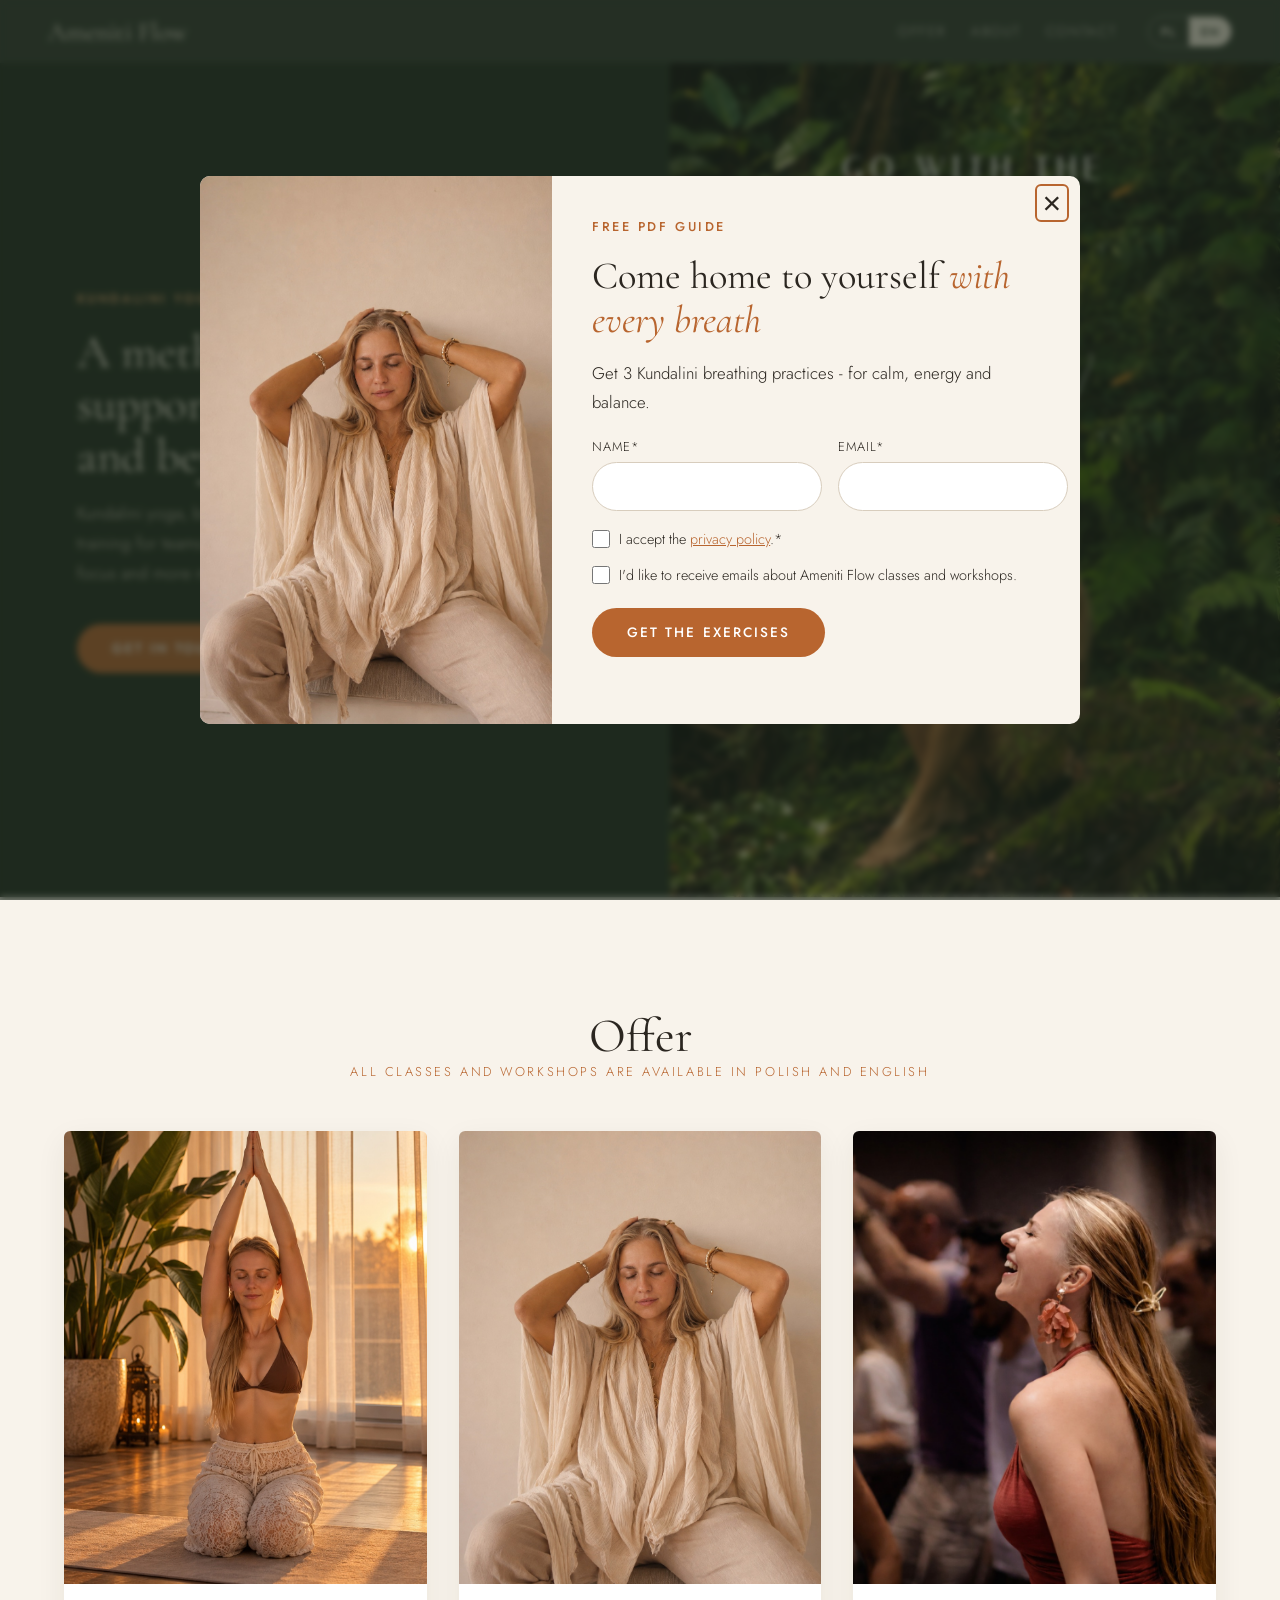
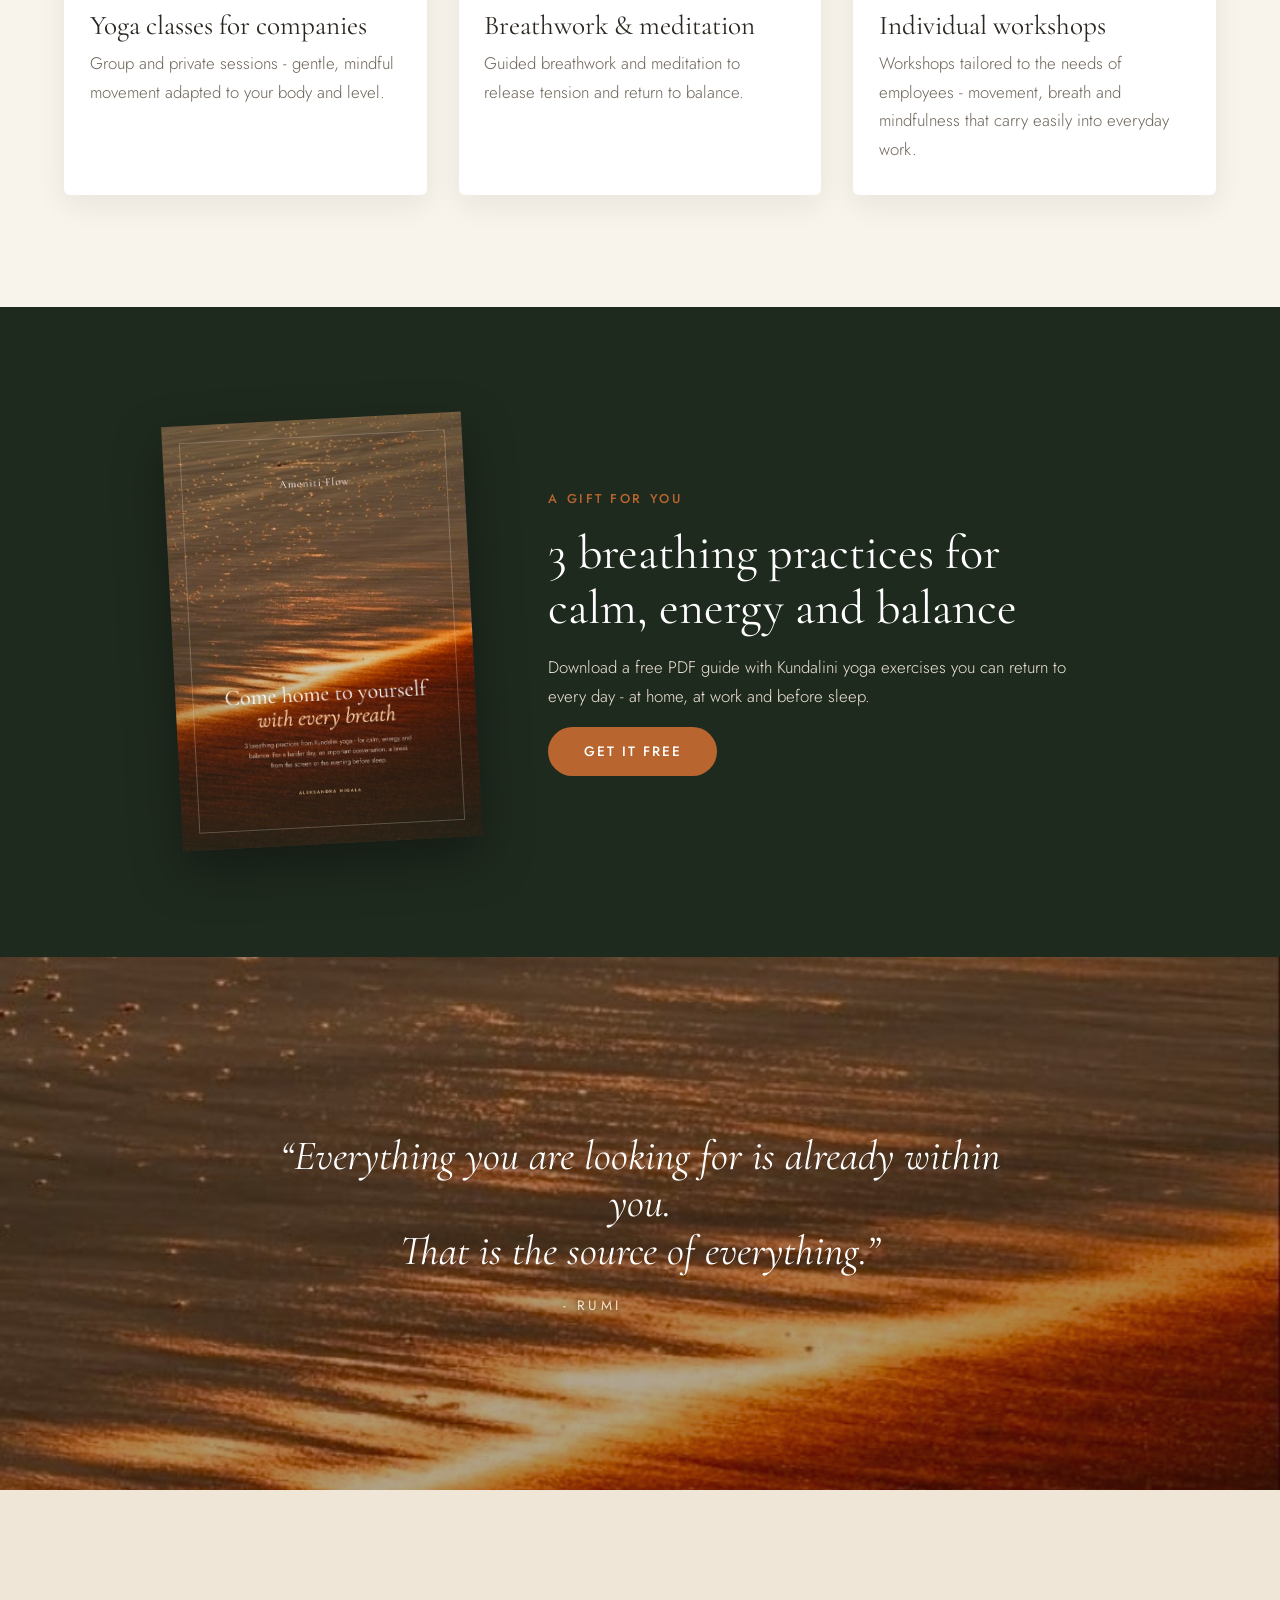
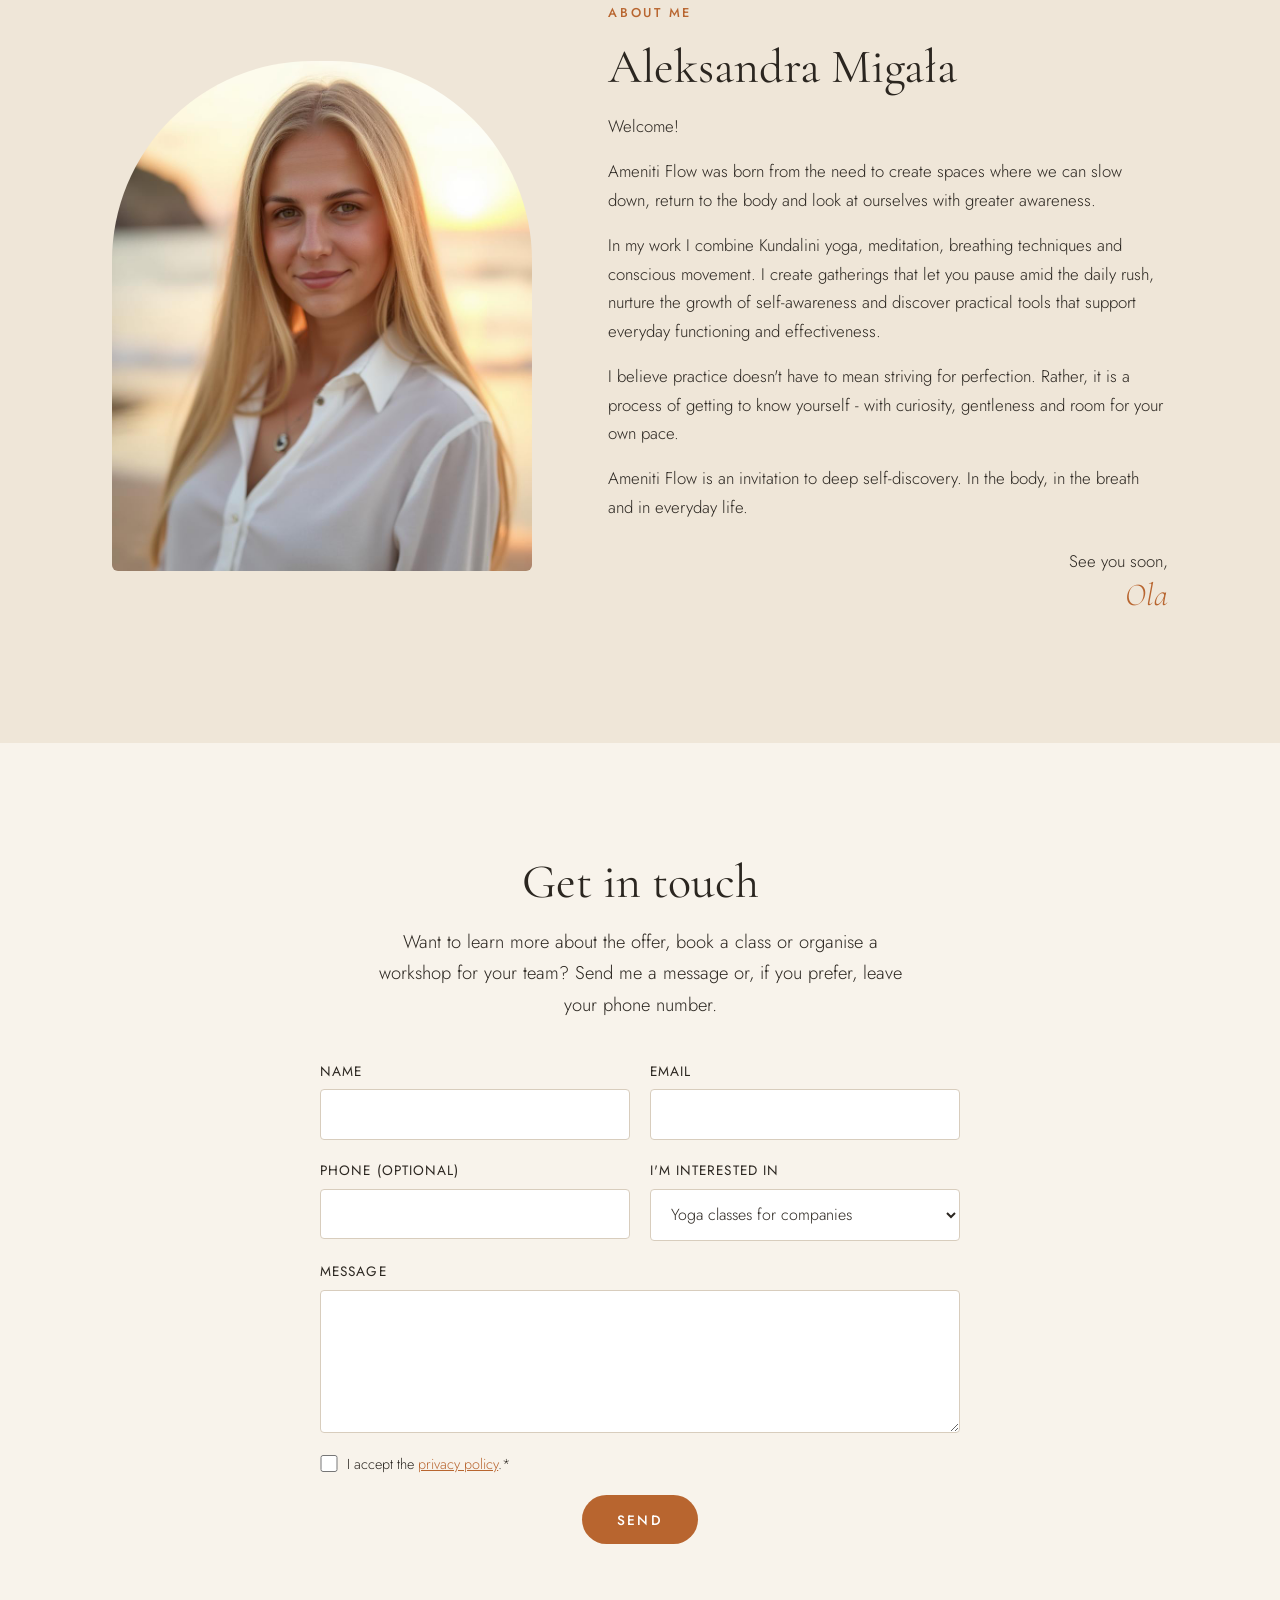
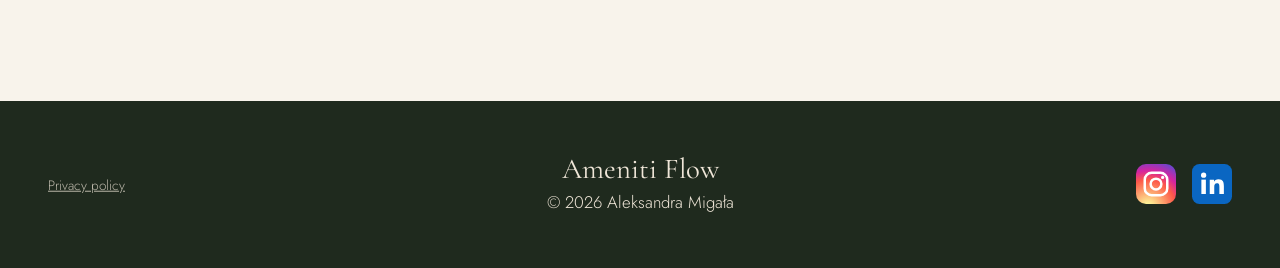
==== commit 41209290: "Gift section: English PDF cover in the English version Co-Authored-By: Claude Opus 5.5 <noreply@anth" ====
--- a/index.html
+++ b/index.html
@@ -93,7 +93,8 @@
   </section>
 
   <section class="gift-band">
-    <img src="images/pdf-cover.jpg" alt="" loading="lazy" width="635" height="900">
+    <img lang="pl" src="images/pdf-cover.jpg" alt="" loading="lazy" width="635" height="900">
+    <img lang="en" src="images/pdf-cover-en.jpg" alt="" loading="lazy" width="635" height="900">
     <div>
       <p class="eyebrow"><span lang="pl">Prezent dla Ciebie</span><span lang="en">A gift for you</span></p>
       <h2>
@@ -158,6 +159,7 @@
     </p>
     <form class="form" action="https://formspree.io/f/xwllonvy" method="POST" data-formspree>
       <input type="hidden" name="_subject" value="Ameniti Flow - nowa wiadomość">
+      <input type="hidden" name="language" value="pl">
       <label>
         <span lang="pl">Imię</span><span lang="en">Name</span>
         <input type="text" name="name" required autocomplete="name">
@@ -199,6 +201,7 @@
   <img class="gift-img" src="images/breath.jpg" alt="">
   <div class="gift-body">
     <form class="gift-form" action="https://formspree.io/f/xwllonvy" method="POST" data-formspree data-success="gift-thanks">
+      <input type="hidden" name="language" value="pl">
       <input type="hidden" name="_subject" value="Ameniti Flow - nowa osoba pobrała ćwiczenia oddechowe">
       <input type="hidden" name="source" value="Prezent: ćwiczenia oddechowe (PDF)">
       <p class="eyebrow"><span lang="pl">Bezpłatny przewodnik PDF</span><span lang="en">Free PDF guide</span></p>
@@ -240,6 +243,10 @@
       </p>
       <a class="btn" lang="pl" href="downloads/ameniti-flow-oddech-pl.pdf" download>Pobierz PDF</a>
       <a class="btn" lang="en" href="downloads/ameniti-flow-breathing-en.pdf" download>Download PDF</a>
+      <p class="gift-other">
+        <span lang="pl">Wolisz po angielsku? <a href="downloads/ameniti-flow-breathing-en.pdf" download>English version (PDF)</a></span>
+        <span lang="en">Prefer Polish? <a href="downloads/ameniti-flow-oddech-pl.pdf" download>Wersja polska (PDF)</a></span>
+      </p>
     </div>
   </div>
 </dialog>
--- a/styles.css
+++ b/styles.css
@@ -411,3 +411,5 @@
 .signature { text-align: right; margin-top: 1.6rem; }
 .signature-name { display: block; font-family: var(--serif); font-style: italic; font-size: 2rem; line-height: 1.2; color: var(--clay); }
 @media (max-width: 600px) { .quote cite { transform: none; } }
+.gift-other { margin: 1.2rem 0 0; font-size: .9rem; color: var(--muted); }
+.gift-other a { color: var(--clay); }
